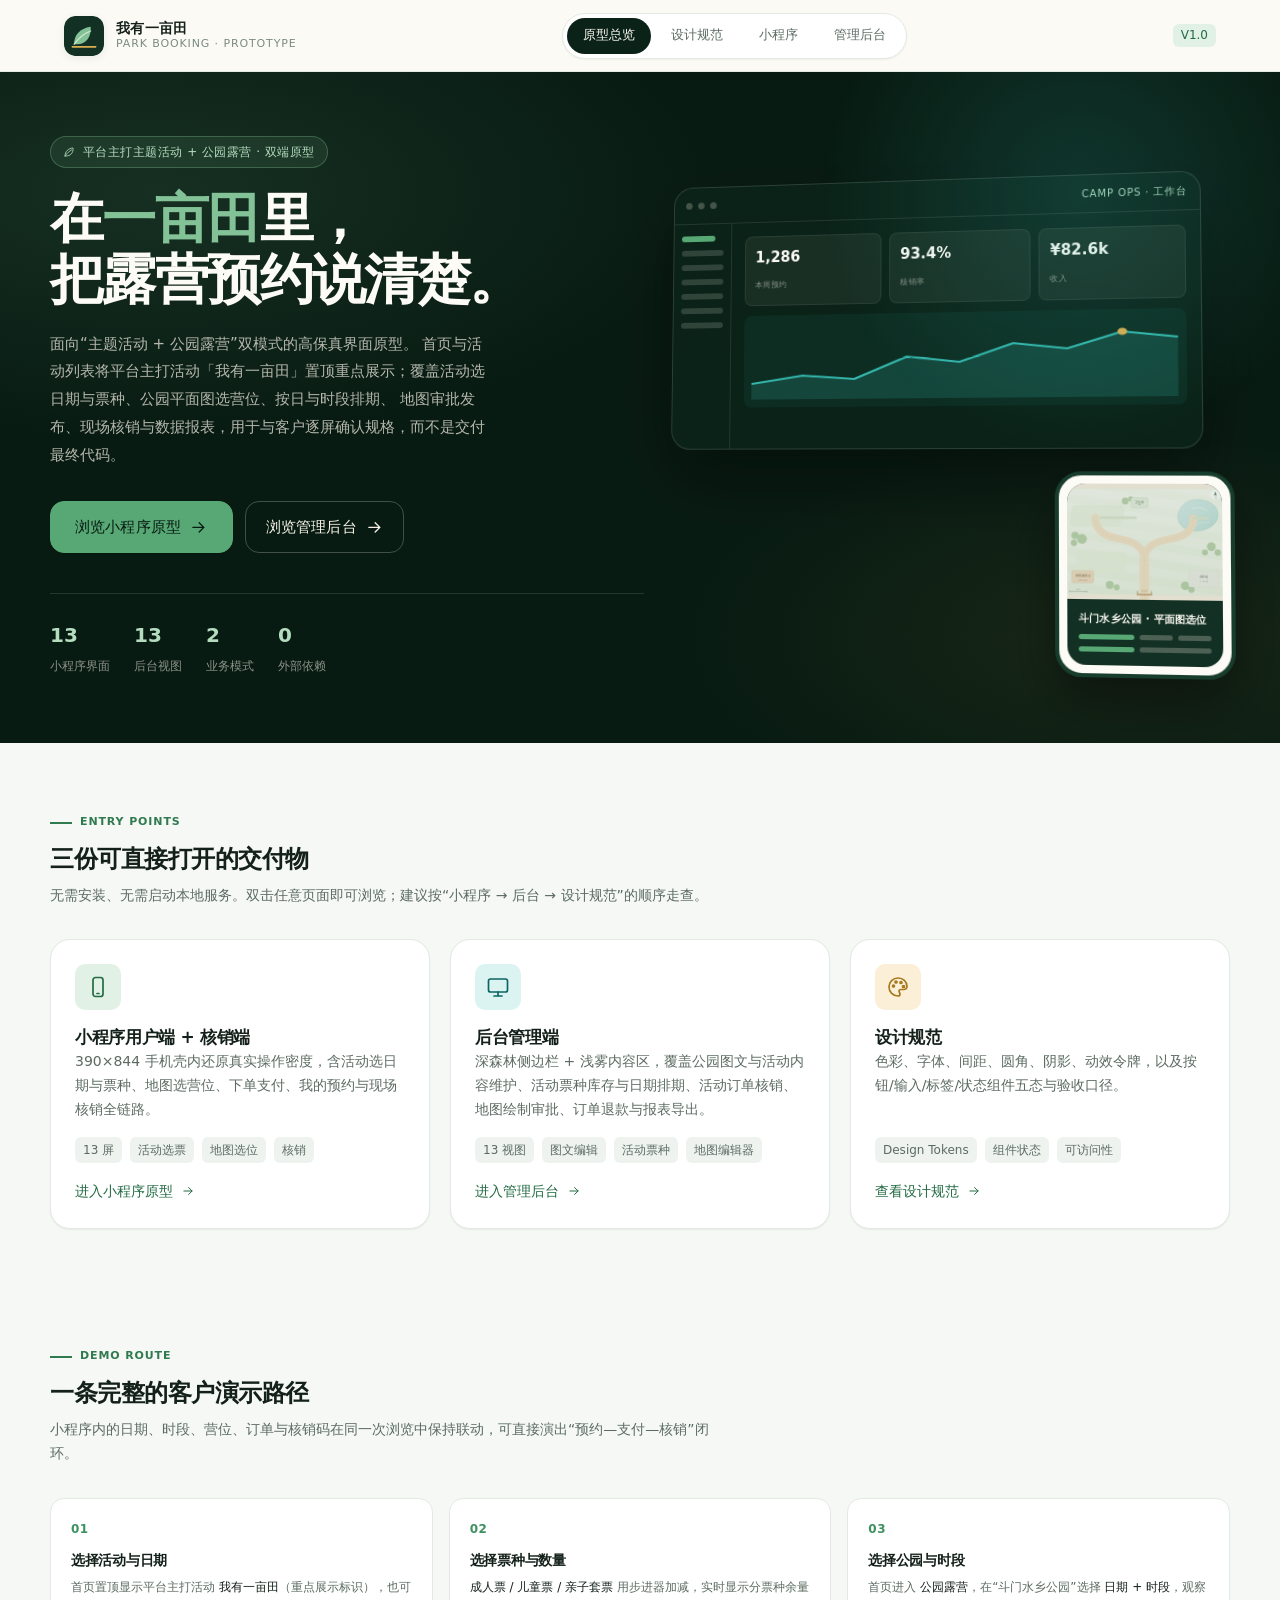
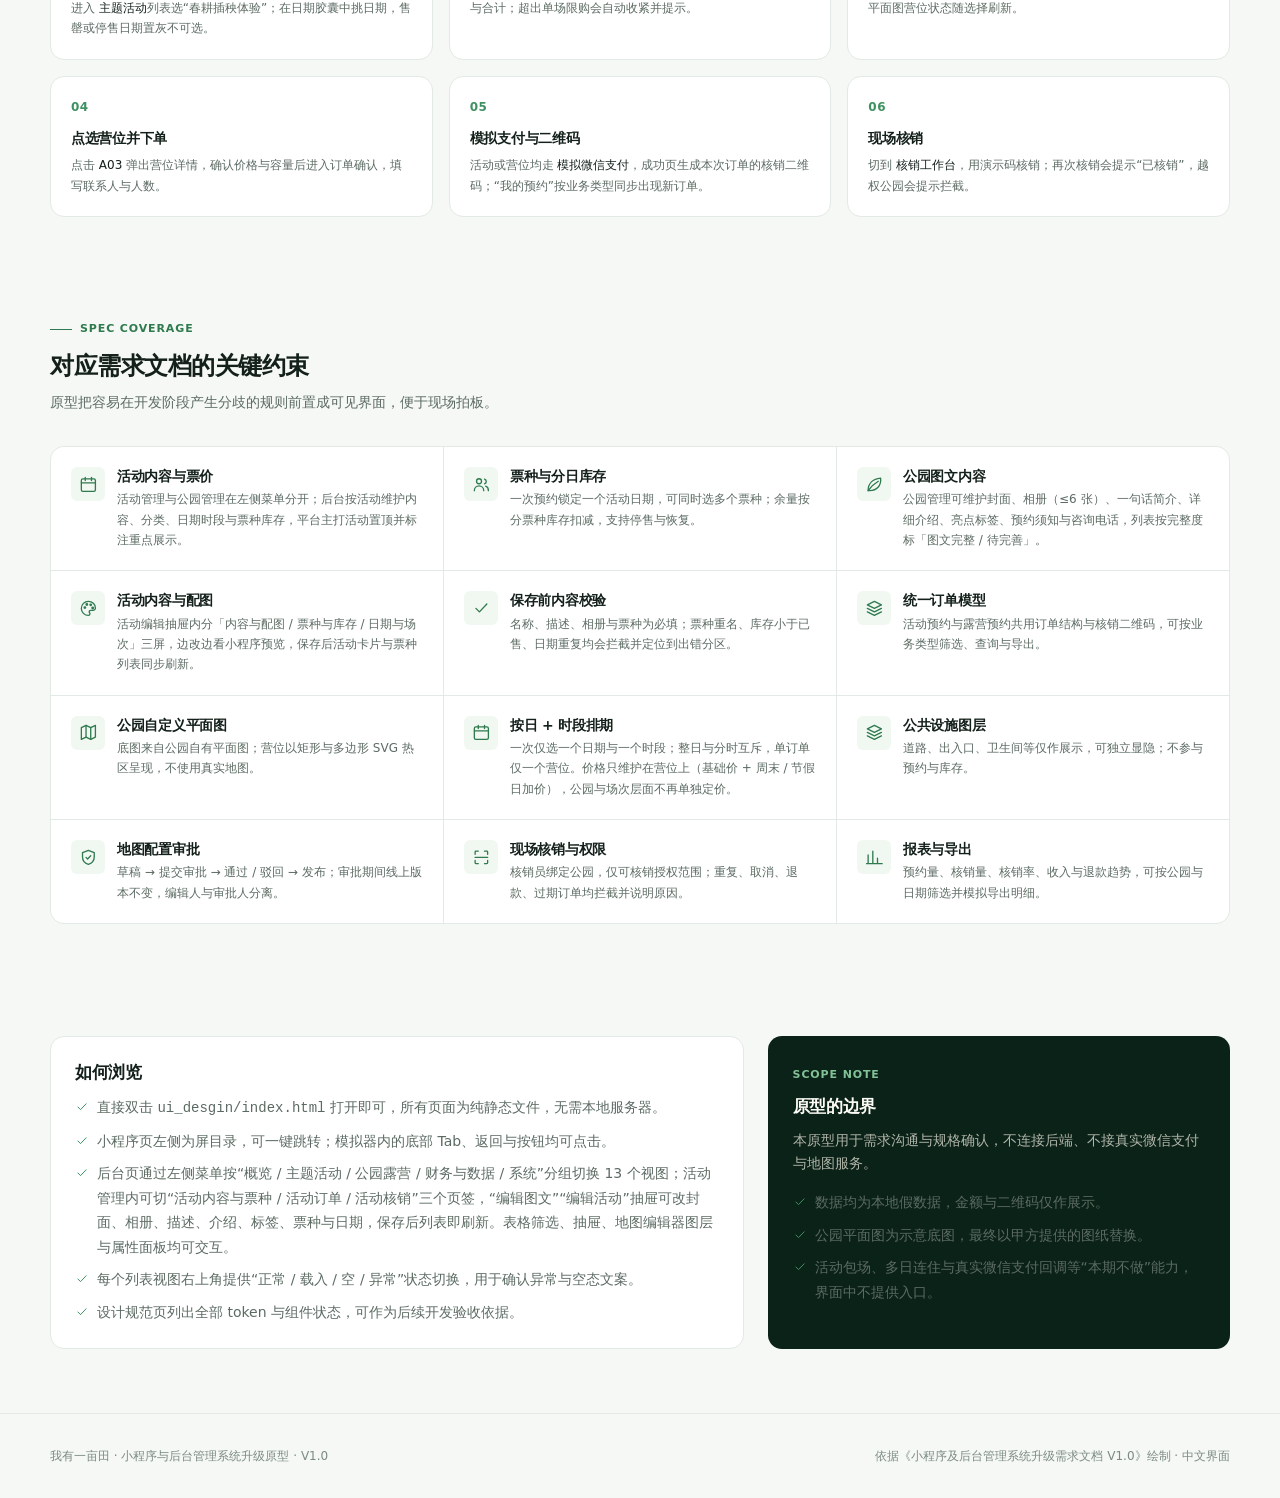
==== ui_desgin/index.html @ 6c62c293 "feat(ui): add Chinese clickable prototype for miniprogram and admin - 小程序：首页、公园露营、活动预约（选日期-选票种-支付）、订" ====
<!doctype html>
<html lang="zh-CN">
<head>
<meta charset="utf-8">
<meta name="viewport" content="width=device-width, initial-scale=1">
<title>我有一亩田 · 双端产品原型（V1.0）</title>
<meta name="description" content="我有一亩田小程序与后台管理系统的可点击 HTML 高保真原型，用于需求与规格确认。">
<link rel="icon" href="assets/img/logo-mark.svg">
<link rel="stylesheet" href="assets/css/tokens.css">
<link rel="stylesheet" href="assets/css/base.css">
<link rel="stylesheet" href="assets/css/overview.css">
</head>
<body>

<!-- 图标 sprite：同文档内联，双击打开亦可显示 -->
<svg width="0" height="0" aria-hidden="true" focusable="false" style="position:absolute">
  <symbol id="i-arrow-right" viewBox="0 0 24 24"><path d="M5 12h14M13 6l6 6-6 6"/></symbol>
  <symbol id="i-phone" viewBox="0 0 24 24"><rect x="7" y="2.5" width="10" height="19" rx="2.5"/><path d="M11 18.5h2"/></symbol>
  <symbol id="i-monitor" viewBox="0 0 24 24"><rect x="2.5" y="4" width="19" height="13" rx="2"/><path d="M8 21h8M12 17v4"/></symbol>
  <symbol id="i-palette" viewBox="0 0 24 24"><path d="M12 3a9 9 0 1 0 0 18c1.4 0 2-.9 2-2 0-1.4-1-1.7-1-2.8 0-1 .8-1.7 1.9-1.7H18a3 3 0 0 0 3-3c0-4.7-4-8.5-9-8.5z"/><circle cx="7.5" cy="11" r="1"/><circle cx="10" cy="7" r="1"/><circle cx="15" cy="7.5" r="1"/><circle cx="17.5" cy="11.5" r="1"/></symbol>
  <symbol id="i-map" viewBox="0 0 24 24"><path d="m3 6 6-3 6 3 6-3v15l-6 3-6-3-6 3z"/><path d="M9 3v15M15 6v15"/></symbol>
  <symbol id="i-calendar" viewBox="0 0 24 24"><rect x="3" y="5" width="18" height="16" rx="2"/><path d="M8 3v4M16 3v4M3 10h18"/></symbol>
  <symbol id="i-shield" viewBox="0 0 24 24"><path d="M12 3 4.5 6v5.5c0 4.6 3.2 8 7.5 9.5 4.3-1.5 7.5-4.9 7.5-9.5V6z"/><path d="m9 12 2 2 4-4"/></symbol>
  <symbol id="i-chart" viewBox="0 0 24 24"><path d="M4 20V9M10 20V4M16 20v-7M22 20H2"/></symbol>
  <symbol id="i-check" viewBox="0 0 24 24"><path d="m5 12 4.5 4.5L19 6.5"/></symbol>
  <symbol id="i-scan" viewBox="0 0 24 24"><path d="M4 8V5a1 1 0 0 1 1-1h3M16 4h3a1 1 0 0 1 1 1v3M20 16v3a1 1 0 0 1-1 1h-3M8 20H5a1 1 0 0 1-1-1v-3M4 12h16"/></symbol>
  <symbol id="i-layers" viewBox="0 0 24 24"><path d="m12 3 9 4.5-9 4.5L3 7.5z"/><path d="m3 12 9 4.5 9-4.5M3 16.5 12 21l9-4.5"/></symbol>
  <symbol id="i-users" viewBox="0 0 24 24"><circle cx="9" cy="8" r="3.2"/><path d="M3 20c0-3.3 2.7-6 6-6s6 2.7 6 6M16 5.2a3.2 3.2 0 0 1 0 6.1M17.5 14.3c2 .7 3.5 2.6 3.5 5.7"/></symbol>
  <symbol id="i-leaf" viewBox="0 0 24 24"><path d="M4 20c0-9 6-15 16-16 1 10-5 16-14 16z"/><path d="M4 20C8 14 12 11 17 8"/></symbol>
</svg>

<header class="site-nav">
  <a class="brand" href="index.html">
    <img class="brand__mark" src="assets/img/logo-mark.svg" alt="">
    <span class="brand__name">
      <strong>我有一亩田</strong>
      <span>PARK BOOKING · PROTOTYPE</span>
    </span>
  </a>
  <nav class="site-nav__links" aria-label="原型导航">
    <a class="site-nav__link is-active" href="index.html">原型总览</a>
    <a class="site-nav__link" href="design/index.html">设计规范</a>
    <a class="site-nav__link" href="miniprogram/index.html">小程序</a>
    <a class="site-nav__link" href="admin/index.html">管理后台</a>
  </nav>
  <div class="site-nav__meta">
    <span class="badge badge--leaf">V1.0</span>
    <span class="u-hide u-sm-hide">需求确认稿</span>
  </div>
</header>

<main>
  <!-- Hero -->
  <section class="hero">
    <div class="wrap hero__inner">
      <div>
        <span class="hero__label">
          <svg class="icon icon--sm" aria-hidden="true"><use href="#i-leaf"/></svg>
          平台主打主题活动 + 公园露营 · 双端原型
        </span>
        <h1>在<em>一亩田</em>里，<br>把露营预约说清楚。</h1>
        <p class="hero__desc">
          面向“主题活动 + 公园露营”双模式的高保真界面原型。
          首页与活动列表将平台主打活动「我有一亩田」置顶重点展示；覆盖活动选日期与票种、公园平面图选营位、按日与时段排期、
          地图审批发布、现场核销与数据报表，用于与客户逐屏确认规格，而不是交付最终代码。
        </p>
        <div class="hero__actions">
          <a class="btn btn--primary btn--lg" href="miniprogram/index.html">
            浏览小程序原型
            <svg class="icon" aria-hidden="true"><use href="#i-arrow-right"/></svg>
          </a>
          <a class="btn btn--ghost btn--lg" href="admin/index.html">
            浏览管理后台
            <svg class="icon" aria-hidden="true"><use href="#i-arrow-right"/></svg>
          </a>
        </div>
        <div class="hero__facts">
          <div class="hero__fact"><strong>13</strong><span>小程序界面</span></div>
          <div class="hero__fact"><strong>13</strong><span>后台视图</span></div>
          <div class="hero__fact"><strong>2</strong><span>业务模式</span></div>
          <div class="hero__fact"><strong>0</strong><span>外部依赖</span></div>
        </div>
      </div>

      <div class="hero-visual" aria-hidden="true">
        <div class="hero-card hero-card--admin">
          <div class="hero-admin__bar">
            <span class="hero-admin__dot"></span><span class="hero-admin__dot"></span><span class="hero-admin__dot"></span>
            <span class="hero-admin__title">CAMP OPS · 工作台</span>
          </div>
          <div class="hero-admin__body">
            <div class="hero-admin__side">
              <i></i><i></i><i></i><i></i><i></i><i></i><i></i>
            </div>
            <div class="hero-admin__main">
              <div class="hero-kpis">
                <div class="hero-kpi"><b>1,286</b><span>本周预约</span></div>
                <div class="hero-kpi"><b>93.4%</b><span>核销率</span></div>
                <div class="hero-kpi"><b>¥82.6k</b><span>收入</span></div>
              </div>
              <div class="hero-chart">
                <svg viewBox="0 0 320 78" width="100%" height="100%" preserveAspectRatio="none">
                  <path d="M0 62 L40 54 L80 58 L120 36 L160 42 L200 24 L240 30 L280 14 L320 20 L320 78 L0 78 Z" fill="rgba(53,183,172,0.18)"/>
                  <path d="M0 62 L40 54 L80 58 L120 36 L160 42 L200 24 L240 30 L280 14 L320 20" fill="none" stroke="#35B7AC" stroke-width="2"/>
                  <circle cx="280" cy="14" r="3.5" fill="#DCAE4F"/>
                </svg>
              </div>
            </div>
          </div>
        </div>

        <div class="hero-phone">
          <div class="hero-phone__screen">
            <img class="hero-phone__img" src="assets/img/park-map-1.svg" alt="">
            <div class="hero-phone__pad">
              <span class="hero-phone__title">斗门水乡公园 · 平面图选位</span>
              <div class="hero-phone__lines"><i></i><i></i><i></i></div>
              <div class="hero-phone__lines"><i></i><i></i></div>
            </div>
          </div>
        </div>
      </div>
    </div>
  </section>

  <!-- 入口 -->
  <section class="section">
    <div class="wrap">
      <div class="section-head">
        <span class="section-head__label">ENTRY POINTS</span>
        <h2>三份可直接打开的交付物</h2>
        <p>无需安装、无需启动本地服务。双击任意页面即可浏览；建议按“小程序 → 后台 → 设计规范”的顺序走查。</p>
      </div>

      <div class="entry-grid">
        <a class="entry-card" href="miniprogram/index.html">
          <span class="entry-card__icon"><svg class="icon icon--lg" aria-hidden="true"><use href="#i-phone"/></svg></span>
          <div>
            <h3>小程序用户端 + 核销端</h3>
            <p>390×844 手机壳内还原真实操作密度，含活动选日期与票种、地图选营位、下单支付、我的预约与现场核销全链路。</p>
          </div>
          <div class="entry-card__list">
            <span>13 屏</span><span>活动选票</span><span>地图选位</span><span>核销</span>
          </div>
          <span class="entry-card__go">进入小程序原型 <svg class="icon icon--sm" aria-hidden="true"><use href="#i-arrow-right"/></svg></span>
        </a>

        <a class="entry-card entry-card--admin" href="admin/index.html">
          <span class="entry-card__icon"><svg class="icon icon--lg" aria-hidden="true"><use href="#i-monitor"/></svg></span>
          <div>
            <h3>后台管理端</h3>
            <p>深森林侧边栏 + 浅雾内容区，覆盖公园图文与活动内容维护、活动票种库存与日期排期、活动订单核销、地图绘制审批、订单退款与报表导出。</p>
          </div>
          <div class="entry-card__list">
            <span>13 视图</span><span>图文编辑</span><span>活动票种</span><span>地图编辑器</span>
          </div>
          <span class="entry-card__go">进入管理后台 <svg class="icon icon--sm" aria-hidden="true"><use href="#i-arrow-right"/></svg></span>
        </a>

        <a class="entry-card entry-card--design" href="design/index.html">
          <span class="entry-card__icon"><svg class="icon icon--lg" aria-hidden="true"><use href="#i-palette"/></svg></span>
          <div>
            <h3>设计规范</h3>
            <p>色彩、字体、间距、圆角、阴影、动效令牌，以及按钮/输入/标签/状态组件五态与验收口径。</p>
          </div>
          <div class="entry-card__list">
            <span>Design Tokens</span><span>组件状态</span><span>可访问性</span>
          </div>
          <span class="entry-card__go">查看设计规范 <svg class="icon icon--sm" aria-hidden="true"><use href="#i-arrow-right"/></svg></span>
        </a>
      </div>
    </div>
  </section>

  <!-- 演示路径 -->
  <section class="section section--tight">
    <div class="wrap">
      <div class="section-head">
        <span class="section-head__label">DEMO ROUTE</span>
        <h2>一条完整的客户演示路径</h2>
        <p>小程序内的日期、时段、营位、订单与核销码在同一次浏览中保持联动，可直接演出“预约—支付—核销”闭环。</p>
      </div>

      <div class="path-grid">
        <article class="path-card">
          <h4>选择活动与日期</h4>
          <p>首页置顶显示平台主打活动 <b>我有一亩田</b>（重点展示标识），也可进入 <b>主题活动</b>列表选“春耕插秧体验”；在日期胶囊中挑日期，售罄或停售日期置灰不可选。</p>
        </article>
        <article class="path-card">
          <h4>选择票种与数量</h4>
          <p><b>成人票 / 儿童票 / 亲子套票</b> 用步进器加减，实时显示分票种余量与合计；超出单场限购会自动收紧并提示。</p>
        </article>
        <article class="path-card">
          <h4>选择公园与时段</h4>
          <p>首页进入 <b>公园露营</b>，在“斗门水乡公园”选择 <b>日期 + 时段</b>，观察平面图营位状态随选择刷新。</p>
        </article>
        <article class="path-card">
          <h4>点选营位并下单</h4>
          <p>点击 <b>A03</b> 弹出营位详情，确认价格与容量后进入订单确认，填写联系人与人数。</p>
        </article>
        <article class="path-card">
          <h4>模拟支付与二维码</h4>
          <p>活动或营位均走 <b>模拟微信支付</b>，成功页生成本次订单的核销二维码；“我的预约”按业务类型同步出现新订单。</p>
        </article>
        <article class="path-card">
          <h4>现场核销</h4>
          <p>切到 <b>核销工作台</b>，用演示码核销；再次核销会提示“已核销”，越权公园会提示拦截。</p>
        </article>
      </div>
    </div>
  </section>

  <!-- 能力矩阵 -->
  <section class="section section--tight">
    <div class="wrap">
      <div class="section-head">
        <span class="section-head__label">SPEC COVERAGE</span>
        <h2>对应需求文档的关键约束</h2>
        <p>原型把容易在开发阶段产生分歧的规则前置成可见界面，便于现场拍板。</p>
      </div>

      <div class="cap-grid">
        <article class="cap-item">
          <span class="cap-item__icon"><svg class="icon" aria-hidden="true"><use href="#i-calendar"/></svg></span>
          <div>
            <h4>活动内容与票价</h4>
            <p>活动管理与公园管理在左侧菜单分开；后台按活动维护内容、分类、日期时段与票种库存，平台主打活动置顶并标注重点展示。</p>
          </div>
        </article>
        <article class="cap-item">
          <span class="cap-item__icon"><svg class="icon" aria-hidden="true"><use href="#i-users"/></svg></span>
          <div>
            <h4>票种与分日库存</h4>
            <p>一次预约锁定一个活动日期，可同时选多个票种；余量按分票种库存扣减，支持停售与恢复。</p>
          </div>
        </article>
        <article class="cap-item">
          <span class="cap-item__icon"><svg class="icon" aria-hidden="true"><use href="#i-leaf"/></svg></span>
          <div>
            <h4>公园图文内容</h4>
            <p>公园管理可维护封面、相册（≤6 张）、一句话简介、详细介绍、亮点标签、预约须知与咨询电话，列表按完整度标「图文完整 / 待完善」。</p>
          </div>
        </article>
        <article class="cap-item">
          <span class="cap-item__icon"><svg class="icon" aria-hidden="true"><use href="#i-palette"/></svg></span>
          <div>
            <h4>活动内容与配图</h4>
            <p>活动编辑抽屉内分「内容与配图 / 票种与库存 / 日期与场次」三屏，边改边看小程序预览，保存后活动卡片与票种列表同步刷新。</p>
          </div>
        </article>
        <article class="cap-item">
          <span class="cap-item__icon"><svg class="icon" aria-hidden="true"><use href="#i-check"/></svg></span>
          <div>
            <h4>保存前内容校验</h4>
            <p>名称、描述、相册与票种为必填；票种重名、库存小于已售、日期重复均会拦截并定位到出错分区。</p>
          </div>
        </article>
        <article class="cap-item">
          <span class="cap-item__icon"><svg class="icon" aria-hidden="true"><use href="#i-layers"/></svg></span>
          <div>
            <h4>统一订单模型</h4>
            <p>活动预约与露营预约共用订单结构与核销二维码，可按业务类型筛选、查询与导出。</p>
          </div>
        </article>
        <article class="cap-item">
          <span class="cap-item__icon"><svg class="icon" aria-hidden="true"><use href="#i-map"/></svg></span>
          <div>
            <h4>公园自定义平面图</h4>
            <p>底图来自公园自有平面图；营位以矩形与多边形 SVG 热区呈现，不使用真实地图。</p>
          </div>
        </article>
        <article class="cap-item">
          <span class="cap-item__icon"><svg class="icon" aria-hidden="true"><use href="#i-calendar"/></svg></span>
          <div>
            <h4>按日 + 时段排期</h4>
            <p>一次仅选一个日期与一个时段；整日与分时互斥，单订单仅一个营位。价格只维护在营位上（基础价 + 周末 / 节假日加价），公园与场次层面不再单独定价。</p>
          </div>
        </article>
        <article class="cap-item">
          <span class="cap-item__icon"><svg class="icon" aria-hidden="true"><use href="#i-layers"/></svg></span>
          <div>
            <h4>公共设施图层</h4>
            <p>道路、出入口、卫生间等仅作展示，可独立显隐；不参与预约与库存。</p>
          </div>
        </article>
        <article class="cap-item">
          <span class="cap-item__icon"><svg class="icon" aria-hidden="true"><use href="#i-shield"/></svg></span>
          <div>
            <h4>地图配置审批</h4>
            <p>草稿 → 提交审批 → 通过 / 驳回 → 发布；审批期间线上版本不变，编辑人与审批人分离。</p>
          </div>
        </article>
        <article class="cap-item">
          <span class="cap-item__icon"><svg class="icon" aria-hidden="true"><use href="#i-scan"/></svg></span>
          <div>
            <h4>现场核销与权限</h4>
            <p>核销员绑定公园，仅可核销授权范围；重复、取消、退款、过期订单均拦截并说明原因。</p>
          </div>
        </article>
        <article class="cap-item">
          <span class="cap-item__icon"><svg class="icon" aria-hidden="true"><use href="#i-chart"/></svg></span>
          <div>
            <h4>报表与导出</h4>
            <p>预约量、核销量、核销率、收入与退款趋势，可按公园与日期筛选并模拟导出明细。</p>
          </div>
        </article>
      </div>
    </div>
  </section>

  <!-- 说明 -->
  <section class="section">
    <div class="wrap">
      <div class="notes-grid">
        <article class="note-panel">
          <h3>如何浏览</h3>
          <ul class="note-list">
            <li><svg class="icon icon--sm" aria-hidden="true"><use href="#i-check"/></svg><span>直接双击 <code>ui_desgin/index.html</code> 打开即可，所有页面为纯静态文件，无需本地服务器。</span></li>
            <li><svg class="icon icon--sm" aria-hidden="true"><use href="#i-check"/></svg><span>小程序页左侧为屏目录，可一键跳转；模拟器内的底部 Tab、返回与按钮均可点击。</span></li>
            <li><svg class="icon icon--sm" aria-hidden="true"><use href="#i-check"/></svg><span>后台页通过左侧菜单按“概览 / 主题活动 / 公园露营 / 财务与数据 / 系统”分组切换 13 个视图；活动管理内可切“活动内容与票种 / 活动订单 / 活动核销”三个页签，“编辑图文”“编辑活动”抽屉可改封面、相册、描述、介绍、标签、票种与日期，保存后列表即刷新。表格筛选、抽屉、地图编辑器图层与属性面板均可交互。</span></li>
            <li><svg class="icon icon--sm" aria-hidden="true"><use href="#i-check"/></svg><span>每个列表视图右上角提供“正常 / 载入 / 空 / 异常”状态切换，用于确认异常与空态文案。</span></li>
            <li><svg class="icon icon--sm" aria-hidden="true"><use href="#i-check"/></svg><span>设计规范页列出全部 token 与组件状态，可作为后续开发验收依据。</span></li>
          </ul>
        </article>

        <article class="note-panel note-panel--dark">
          <span class="u-label">SCOPE NOTE</span>
          <h3 class="u-mt-2">原型的边界</h3>
          <p class="u-sm" style="color:rgba(248,243,231,0.7)">
            本原型用于需求沟通与规格确认，不连接后端、不接真实微信支付与地图服务。
          </p>
          <ul class="note-list u-mt-4">
            <li><svg class="icon icon--sm" aria-hidden="true"><use href="#i-check"/></svg><span>数据均为本地假数据，金额与二维码仅作展示。</span></li>
            <li><svg class="icon icon--sm" aria-hidden="true"><use href="#i-check"/></svg><span>公园平面图为示意底图，最终以甲方提供的图纸替换。</span></li>
            <li><svg class="icon icon--sm" aria-hidden="true"><use href="#i-check"/></svg><span>活动包场、多日连住与真实微信支付回调等“本期不做”能力，界面中不提供入口。</span></li>
          </ul>
        </article>
      </div>
    </div>
  </section>
</main>

<footer class="site-foot">
  <div class="wrap site-foot__inner">
    <span>我有一亩田 · 小程序与后台管理系统升级原型 · V1.0</span>
    <span>依据《小程序及后台管理系统升级需求文档 V1.0》绘制 · 中文界面</span>
  </div>
</footer>

<script src="assets/js/common.js"></script>
</body>
</html>
---- ui_desgin/assets/css/tokens.css ----
/* ==========================================================================
   我有一亩田 · 设计令牌（唯一颜色/字体/间距/圆角/阴影/动效来源）
   页面与组件样式禁止硬编码 hex、字体栈、圆角与动效时长。
   ========================================================================== */

:root {
  /* ---------- 森林绿：品牌主色 / 后台侧边栏 ---------- */
  --forest-950: #081B12;
  --forest-900: #0B2218;
  --forest-850: #0F2A1D;
  --forest-800: #123023;
  --forest-700: #173D2C;
  --forest-600: #1E4E37;
  --forest-500: #276544;

  /* ---------- 叶绿：可交互 / 成功 / 数据强调 ---------- */
  --leaf-700: #236B44;
  --leaf-600: #2F7A4E;
  --leaf-500: #3E9160;
  --leaf-400: #57A874;
  --leaf-300: #82C296;
  --leaf-200: #B4DCBF;
  --leaf-100: #E2F1E5;
  --leaf-50: #F1F8F2;

  /* ---------- 奶油白：小程序底色 / 温暖纸感 ---------- */
  --cream-50: #FDFBF5;
  --cream-100: #F8F3E7;
  --cream-200: #EFE6D4;
  --cream-300: #E3D6BE;

  /* ---------- 麦穗金：剩余少量 / 待处理 / 提示 ---------- */
  --wheat-700: #7A5610;
  --wheat-600: #A8781F;
  --wheat-500: #C9922E;
  --wheat-400: #DCAE4F;
  --wheat-300: #EBCB8A;
  --wheat-100: #FBF0D7;
  --wheat-50: #FDF8EC;

  /* ---------- 科技青：次级强调 / 数据 / 信息 ---------- */
  --cyan-700: #0B6663;
  --cyan-600: #0F7E78;
  --cyan-500: #149C93;
  --cyan-400: #35B7AC;
  --cyan-300: #7DD3CB;
  --cyan-100: #DCF4F1;
  --cyan-50: #EFFAF8;

  /* ---------- 陶土红：错误 / 维护 / 临时关闭 ---------- */
  --rust-700: #92341F;
  --rust-600: #B4462F;
  --rust-500: #C8543A;
  --rust-300: #E4A493;
  --rust-100: #FBE9E4;
  --rust-50: #FDF4F1;

  /* ---------- 中性：墨色文本与雾面分隔 ---------- */
  --ink-900: #14201A;
  --ink-800: #22302A;
  --ink-700: #33443A;
  --ink-600: #47594E;
  --ink-500: #5C6B62;
  --ink-400: #7C8B82;
  --ink-300: #A7B3AB;
  --ink-200: #C9D2CB;
  --ink-100: #E3E9E4;
  --ink-50: #EFF3F0;

  --mist-50: #F5F8F5;
  --mist-100: #EEF3EF;
  --mist-200: #E2EAE4;
  --white: #FFFFFF;

  /* ---------- 语义色（组件只使用这一层） ---------- */
  --bg-app: var(--mist-50);
  --bg-surface: var(--white);
  --bg-surface-alt: var(--mist-100);
  --bg-inverse: var(--forest-900);
  --bg-brand-soft: var(--leaf-50);
  --text-strong: var(--ink-900);
  --text-body: var(--ink-700);
  --text-muted: var(--ink-500);
  --text-faint: var(--ink-400);
  --text-on-brand: var(--leaf-50);
  --text-inverse: var(--cream-50);
  --line: var(--ink-100);
  --line-strong: var(--ink-200);
  --line-brand: var(--leaf-200);
  --accent: var(--leaf-600);
  --accent-strong: var(--leaf-700);
  --accent-soft: var(--leaf-100);
  --accent-tech: var(--cyan-600);
  --accent-warm: var(--wheat-500);
  --danger: var(--rust-600);
  --danger-soft: var(--rust-100);
  --warning: var(--wheat-700);
  --warning-soft: var(--wheat-100);
  --success: var(--leaf-600);
  --success-soft: var(--leaf-100);
  --info: var(--cyan-600);
  --info-soft: var(--cyan-100);

  /* ---------- 字体 ---------- */
  --font-sans: "PingFang SC", "HarmonyOS Sans SC", "Microsoft YaHei New", "Microsoft YaHei",
    "Noto Sans SC", "Source Han Sans SC", system-ui, -apple-system, "Segoe UI", sans-serif;
  --font-num: "SF Mono", "JetBrains Mono", "Cascadia Mono", Consolas, "PingFang SC",
    "Microsoft YaHei", monospace;

  --fs-display: 40px;
  --lh-display: 1.16;
  --fs-h1: 30px;
  --lh-h1: 1.24;
  --fs-h2: 24px;
  --lh-h2: 1.3;
  --fs-h3: 20px;
  --lh-h3: 1.36;
  --fs-h4: 17px;
  --lh-h4: 1.45;
  --fs-body: 15px;
  --lh-body: 1.72;
  --fs-sm: 14px;
  --lh-sm: 1.62;
  --fs-xs: 13px;
  --lh-xs: 1.55;
  --fs-caption: 12px;
  --lh-caption: 1.5;
  --fs-micro: 11px;
  --lh-micro: 1.4;

  --fw-regular: 400;
  --fw-medium: 500;
  --fw-semibold: 600;
  --fw-bold: 700;

  --ls-tight: -0.02em;
  --ls-normal: 0;
  --ls-wide: 0.04em;
  --ls-label: 0.08em;

  /* ---------- 间距（4 的倍数） ---------- */
  --sp-1: 4px;
  --sp-2: 8px;
  --sp-3: 12px;
  --sp-4: 16px;
  --sp-5: 20px;
  --sp-6: 24px;
  --sp-7: 28px;
  --sp-8: 32px;
  --sp-10: 40px;
  --sp-12: 48px;
  --sp-16: 64px;
  --sp-20: 80px;

  /* ---------- 圆角 ---------- */
  --r-xs: 6px;
  --r-sm: 10px;
  --r-md: 14px;
  --r-lg: 20px;
  --r-xl: 28px;
  --r-2xl: 36px;
  --r-pill: 999px;

  /* ---------- 阴影（偏绿、克制） ---------- */
  --shadow-xs: 0 1px 2px rgba(11, 34, 24, 0.06);
  --shadow-sm: 0 2px 8px rgba(11, 34, 24, 0.07);
  --shadow-md: 0 8px 24px rgba(11, 34, 24, 0.09);
  --shadow-lg: 0 18px 48px rgba(11, 34, 24, 0.14);
  --shadow-inset: inset 0 1px 0 rgba(255, 255, 255, 0.6);
  --shadow-focus: 0 0 0 3px rgba(62, 145, 96, 0.28);
  --shadow-tech: 0 0 0 1px rgba(53, 183, 172, 0.22), 0 6px 20px rgba(15, 126, 120, 0.12);

  /* ---------- 动效 ---------- */
  --dur-fast: 140ms;
  --dur-base: 200ms;
  --dur-slow: 320ms;
  --dur-slower: 480ms;
  --ease-standard: cubic-bezier(0.2, 0.8, 0.25, 1);
  --ease-out: cubic-bezier(0.16, 1, 0.3, 1);
  --ease-in-out: cubic-bezier(0.65, 0, 0.35, 1);
  --ease-smooth: cubic-bezier(0.22, 1, 0.36, 1);

  /* ---------- 布局 ---------- */
  --shell-w: 390px;
  --shell-h: 844px;
  --statusbar-h: 44px;
  --tabbar-h: 64px;
  --sidebar-w: 248px;
  --topbar-h: 64px;
  --content-max: 1440px;
  --tap-min: 44px;
  --border-w: 1px;
  --grain: radial-gradient(rgba(11, 34, 24, 0.035) 1px, transparent 1px);

  /* ---------- 层级 ---------- */
  --z-base: 0;
  --z-map: 10;
  --z-sticky: 20;
  --z-tabbar: 40;
  --z-sheet: 60;
  --z-drawer: 80;
  --z-toast: 100;
}

/* 深浅色不做切换；后台深色侧栏由组件变量覆盖 */
.theme-inverse {
  --bg-surface: var(--forest-800);
  --bg-surface-alt: var(--forest-700);
  --text-strong: var(--cream-50);
  --text-body: rgba(248, 243, 231, 0.82);
  --text-muted: rgba(248, 243, 231, 0.62);
  --line: rgba(248, 243, 231, 0.12);
  --line-strong: rgba(248, 243, 231, 0.2);
  --accent: var(--leaf-300);
  --accent-soft: rgba(130, 194, 150, 0.16);
}
---- ui_desgin/assets/css/base.css ----
/* ==========================================================================
   base.css · reset + 排版 + 通用组件
   依赖 tokens.css，页面级样式放在 overview / miniprogram / admin.css
   ========================================================================== */

*,
*::before,
*::after {
  box-sizing: border-box;
}

html {
  -webkit-text-size-adjust: 100%;
  scroll-behavior: smooth;
}

body {
  margin: 0;
  font-family: var(--font-sans);
  font-size: var(--fs-body);
  line-height: var(--lh-body);
  color: var(--text-body);
  background: var(--bg-app);
  -webkit-font-smoothing: antialiased;
  text-rendering: optimizeLegibility;
}

h1, h2, h3, h4, h5, h6, p, figure, blockquote, dl, dd {
  margin: 0;
}

h1, h2, h3, h4, h5, h6 {
  color: var(--text-strong);
  font-weight: var(--fw-semibold);
  letter-spacing: var(--ls-tight);
  line-height: 1.3;
}

ul, ol {
  margin: 0;
  padding: 0;
  list-style: none;
}

a {
  color: var(--accent-strong);
  text-decoration: none;
  transition: color var(--dur-fast) var(--ease-standard);
}

a:hover {
  color: var(--leaf-500);
}

button,
input,
select,
textarea {
  font: inherit;
  color: inherit;
}

button {
  cursor: pointer;
  border: 0;
  background: none;
  padding: 0;
}

img,
svg {
  display: block;
  max-width: 100%;
}

table {
  border-collapse: collapse;
  width: 100%;
}

:focus-visible {
  outline: 2px solid var(--accent);
  outline-offset: 2px;
  border-radius: var(--r-xs);
}

::selection {
  background: var(--leaf-200);
  color: var(--forest-900);
}

/* ---------- 图标 ---------- */
.icon {
  width: 1.25em;
  height: 1.25em;
  flex: none;
  fill: none;
  stroke: currentColor;
  stroke-width: 1.7;
  stroke-linecap: round;
  stroke-linejoin: round;
}

.icon--sm { width: 1em; height: 1em; }
.icon--lg { width: 1.6em; height: 1.6em; }
.icon--xl { width: 2.2em; height: 2.2em; }

/* ---------- 排版工具 ---------- */
.u-display { font-size: var(--fs-display); line-height: var(--lh-display); letter-spacing: var(--ls-tight); }
.u-h1 { font-size: var(--fs-h1); line-height: var(--lh-h1); }
.u-h2 { font-size: var(--fs-h2); line-height: var(--lh-h2); }
.u-h3 { font-size: var(--fs-h3); line-height: var(--lh-h3); }
.u-h4 { font-size: var(--fs-h4); line-height: var(--lh-h4); }
.u-body { font-size: var(--fs-body); line-height: var(--lh-body); }
.u-sm { font-size: var(--fs-sm); line-height: var(--lh-sm); }
.u-xs { font-size: var(--fs-xs); line-height: var(--lh-xs); }
.u-caption { font-size: var(--fs-caption); line-height: var(--lh-caption); }
.u-micro { font-size: var(--fs-micro); line-height: var(--lh-micro); }
.u-muted { color: var(--text-muted); }
.u-faint { color: var(--text-faint); }
.u-strong { color: var(--text-strong); font-weight: var(--fw-semibold); }
.u-accent { color: var(--accent); }
.u-tech { color: var(--accent-tech); }
.u-warm { color: var(--wheat-700); }
.u-danger { color: var(--danger); }
.u-num { font-variant-numeric: tabular-nums; font-feature-settings: "tnum" 1; }
.u-mono { font-family: var(--font-num); font-variant-numeric: tabular-nums; }
.u-nowrap { white-space: nowrap; }
.u-label {
  font-size: var(--fs-micro);
  letter-spacing: var(--ls-label);
  text-transform: uppercase;
  color: var(--text-faint);
  font-weight: var(--fw-semibold);
}

/* ---------- 布局工具 ---------- */
.u-row { display: flex; align-items: center; gap: var(--sp-3); }
.u-row--between { justify-content: space-between; }
.u-row--wrap { flex-wrap: wrap; }
.u-col { display: flex; flex-direction: column; gap: var(--sp-3); }
.u-center { display: flex; align-items: center; justify-content: center; }
.u-grow { flex: 1 1 auto; min-width: 0; }
.u-hide { display: none !important; }
.u-divider { height: 1px; background: var(--line); border: 0; margin: var(--sp-4) 0; }
.u-mt-2 { margin-top: var(--sp-2); }
.u-mt-3 { margin-top: var(--sp-3); }
.u-mt-4 { margin-top: var(--sp-4); }
.u-mt-5 { margin-top: var(--sp-5); }
.u-mt-6 { margin-top: var(--sp-6); }
.u-mt-8 { margin-top: var(--sp-8); }
.sr-only {
  position: absolute;
  width: 1px;
  height: 1px;
  padding: 0;
  margin: -1px;
  overflow: hidden;
  clip: rect(0, 0, 0, 0);
  white-space: nowrap;
  border: 0;
}

/* ---------- 按钮 ---------- */
.btn {
  --btn-bg: transparent;
  --btn-fg: var(--text-strong);
  --btn-bd: transparent;
  position: relative;
  display: inline-flex;
  align-items: center;
  justify-content: center;
  gap: var(--sp-2);
  min-height: var(--tap-min);
  padding: 0 var(--sp-4);
  border-radius: var(--r-sm);
  border: var(--border-w) solid var(--btn-bd);
  background: var(--btn-bg);
  color: var(--btn-fg);
  font-size: var(--fs-sm);
  font-weight: var(--fw-medium);
  letter-spacing: 0.01em;
  line-height: 1;
  white-space: nowrap;
  transition: background var(--dur-fast) var(--ease-standard),
    color var(--dur-fast) var(--ease-standard),
    border-color var(--dur-fast) var(--ease-standard),
    box-shadow var(--dur-fast) var(--ease-standard),
    transform var(--dur-fast) var(--ease-standard);
}

.btn:active:not(:disabled):not(.is-loading) {
  transform: translateY(1px);
}

.btn:disabled,
.btn[aria-disabled="true"] {
  cursor: not-allowed;
  opacity: 0.5;
  filter: saturate(0.6);
}

.btn--primary {
  --btn-bg: var(--leaf-600);
  --btn-fg: var(--cream-50);
  --btn-bd: var(--leaf-600);
  box-shadow: var(--shadow-xs);
}

.btn--primary:hover:not(:disabled) {
  background: var(--leaf-700);
  border-color: var(--leaf-700);
  box-shadow: var(--shadow-sm);
}

.btn--secondary {
  --btn-bg: var(--bg-surface);
  --btn-fg: var(--text-strong);
  --btn-bd: var(--line-strong);
}

.btn--secondary:hover:not(:disabled) {
  background: var(--bg-surface-alt);
  border-color: var(--line-brand);
}

.btn--soft {
  --btn-bg: var(--accent-soft);
  --btn-fg: var(--accent-strong);
  --btn-bd: transparent;
}

.btn--soft:hover:not(:disabled) {
  background: var(--leaf-200);
}

.btn--ghost {
  --btn-bg: transparent;
  --btn-fg: var(--text-muted);
  min-height: 36px;
  padding: 0 var(--sp-2);
}

.btn--ghost:hover:not(:disabled) {
  background: var(--bg-surface-alt);
  color: var(--text-strong);
}

.btn--danger {
  --btn-bg: var(--danger-soft);
  --btn-fg: var(--rust-700);
  --btn-bd: transparent;
}

.btn--danger:hover:not(:disabled) {
  background: var(--rust-300);
}

.btn--tech {
  --btn-bg: var(--info-soft);
  --btn-fg: var(--cyan-700);
  --btn-bd: transparent;
}

.btn--tech:hover:not(:disabled) {
  background: var(--cyan-300);
}

.btn--sm { min-height: 34px; padding: 0 var(--sp-3); font-size: var(--fs-xs); border-radius: var(--r-xs); }
.btn--lg { min-height: 52px; padding: 0 var(--sp-6); font-size: var(--fs-body); border-radius: var(--r-md); }
.btn--block { display: flex; width: 100%; }
.btn--icon { min-width: var(--tap-min); padding: 0; }

.btn.is-loading {
  color: transparent;
  pointer-events: none;
}

.btn.is-loading::after {
  content: "";
  position: absolute;
  inset: 0;
  margin: auto;
  width: 16px;
  height: 16px;
  border-radius: 50%;
  border: 2px solid currentColor;
  border-top-color: transparent;
  color: var(--btn-fg);
  animation: spin 640ms linear infinite;
}

@keyframes spin {
  to { transform: rotate(360deg); }
}

/* 静态展示：hover / active（设计规范页使用） */
.demo-hover.btn--primary { background: var(--leaf-700); border-color: var(--leaf-700); box-shadow: var(--shadow-sm); }
.demo-hover.btn--secondary { background: var(--bg-surface-alt); border-color: var(--line-brand); }
.demo-hover.btn--ghost { background: var(--bg-surface-alt); color: var(--text-strong); }
.demo-active.btn--primary { background: var(--forest-600); border-color: var(--forest-600); transform: translateY(1px); }
.demo-active.btn--secondary { background: var(--leaf-100); border-color: var(--leaf-200); transform: translateY(1px); }
.demo-focus.input,
.demo-focus.select,
.demo-focus.textarea { border-color: var(--leaf-500); box-shadow: var(--shadow-focus); }

/* ---------- 表单 ---------- */
.field { display: flex; flex-direction: column; gap: var(--sp-2); }
.field__label {
  display: flex;
  align-items: center;
  gap: var(--sp-1);
  font-size: var(--fs-xs);
  font-weight: var(--fw-medium);
  color: var(--text-body);
}
.field__req { color: var(--danger); font-weight: var(--fw-bold); }
.field__hint { font-size: var(--fs-caption); color: var(--text-faint); }
.field__error {
  display: none;
  align-items: center;
  gap: var(--sp-1);
  font-size: var(--fs-caption);
  color: var(--danger);
}
.field.is-invalid .field__error { display: flex; }
.field.is-invalid .input,
.field.is-invalid .select,
.field.is-invalid .textarea {
  border-color: var(--rust-500);
  background: var(--rust-50);
}

.input,
.select,
.textarea {
  width: 100%;
  min-height: var(--tap-min);
  padding: 0 var(--sp-3);
  border-radius: var(--r-sm);
  border: var(--border-w) solid var(--line-strong);
  background: var(--bg-surface);
  color: var(--text-strong);
  font-size: var(--fs-sm);
  transition: border-color var(--dur-fast) var(--ease-standard),
    box-shadow var(--dur-fast) var(--ease-standard),
    background var(--dur-fast) var(--ease-standard);
}

.textarea {
  padding: var(--sp-3);
  min-height: 92px;
  resize: vertical;
  line-height: var(--lh-sm);
}

.input::placeholder,
.textarea::placeholder { color: var(--text-faint); }

.input:hover,
.select:hover,
.textarea:hover { border-color: var(--leaf-300); }

.input:focus,
.select:focus,
.textarea:focus {
  outline: none;
  border-color: var(--leaf-500);
  box-shadow: var(--shadow-focus);
}

.input:disabled,
.select:disabled,
.textarea:disabled {
  background: var(--bg-surface-alt);
  color: var(--text-faint);
  cursor: not-allowed;
}

.select {
  appearance: none;
  padding-right: var(--sp-8);
  background-image: linear-gradient(45deg, transparent 50%, var(--text-muted) 50%),
    linear-gradient(135deg, var(--text-muted) 50%, transparent 50%);
  background-position: calc(100% - 17px) 50%, calc(100% - 12px) 50%;
  background-size: 5px 5px, 5px 5px;
  background-repeat: no-repeat;
}

.input-group {
  display: flex;
  align-items: center;
  gap: var(--sp-2);
  border: var(--border-w) solid var(--line-strong);
  border-radius: var(--r-sm);
  background: var(--bg-surface);
  padding-left: var(--sp-3);
  transition: border-color var(--dur-fast) var(--ease-standard), box-shadow var(--dur-fast) var(--ease-standard);
}

.input-group:focus-within {
  border-color: var(--leaf-500);
  box-shadow: var(--shadow-focus);
}

.input-group .input {
  border: 0;
  padding-left: 0;
  background: transparent;
  box-shadow: none;
}

.input-group .input:focus { box-shadow: none; }

.checkbox,
.radio {
  display: inline-flex;
  align-items: flex-start;
  gap: var(--sp-2);
  font-size: var(--fs-sm);
  line-height: var(--lh-sm);
  color: var(--text-body);
  cursor: pointer;
  min-height: var(--tap-min);
  padding: var(--sp-2) 0;
}

.checkbox input,
.radio input {
  appearance: none;
  flex: none;
  width: 20px;
  height: 20px;
  margin: 1px 0 0;
  border: 1.5px solid var(--line-strong);
  border-radius: var(--r-xs);
  background: var(--bg-surface);
  display: grid;
  place-content: center;
  transition: background var(--dur-fast) var(--ease-standard),
    border-color var(--dur-fast) var(--ease-standard);
  cursor: pointer;
}

.radio input { border-radius: 50%; }

.checkbox input::after,
.radio input::after {
  content: "";
  width: 10px;
  height: 10px;
  transform: scale(0);
  transition: transform var(--dur-fast) var(--ease-smooth);
}

.checkbox input::after {
  background: var(--cream-50);
  clip-path: polygon(14% 52%, 0 66%, 38% 100%, 100% 22%, 86% 8%, 38% 70%);
  width: 12px;
  height: 12px;
}

.radio input::after {
  border-radius: 50%;
  background: var(--cream-50);
}

.checkbox input:checked,
.radio input:checked {
  background: var(--leaf-600);
  border-color: var(--leaf-600);
}

.checkbox input:checked::after,
.radio input:checked::after { transform: scale(1); }

.switch {
  position: relative;
  display: inline-flex;
  align-items: center;
  gap: var(--sp-2);
  cursor: pointer;
  min-height: var(--tap-min);
}

.switch input {
  appearance: none;
  width: 44px;
  height: 26px;
  border-radius: var(--r-pill);
  background: var(--line-strong);
  position: relative;
  cursor: pointer;
  transition: background var(--dur-base) var(--ease-standard);
}

.switch input::after {
  content: "";
  position: absolute;
  top: 3px;
  left: 3px;
  width: 20px;
  height: 20px;
  border-radius: 50%;
  background: var(--white);
  box-shadow: var(--shadow-xs);
  transition: transform var(--dur-base) var(--ease-smooth);
}

.switch input:checked { background: var(--leaf-600); }
.switch input:checked::after { transform: translateX(18px); }
.switch input:focus-visible { outline-offset: 3px; }
.switch__text { font-size: var(--fs-xs); color: var(--text-muted); }

/* ---------- Chip / Badge / 状态 ---------- */
.chip-row {
  display: flex;
  flex-wrap: wrap;
  gap: var(--sp-2);
}

.chip {
  display: inline-flex;
  align-items: center;
  gap: var(--sp-1);
  min-height: 36px;
  padding: 0 var(--sp-3);
  border-radius: var(--r-pill);
  border: var(--border-w) solid var(--line-strong);
  background: var(--bg-surface);
  color: var(--text-body);
  font-size: var(--fs-xs);
  white-space: nowrap;
  transition: all var(--dur-fast) var(--ease-standard);
}

.chip:hover { border-color: var(--leaf-300); color: var(--accent-strong); }

.chip.is-active {
  background: var(--leaf-100);
  border-color: var(--leaf-200);
  color: var(--accent-strong);
  font-weight: var(--fw-medium);
}

.chip--ghost { background: transparent; }

.badge {
  display: inline-flex;
  align-items: center;
  gap: var(--sp-1);
  padding: 2px var(--sp-2);
  border-radius: var(--r-xs);
  font-size: var(--fs-caption);
  font-weight: var(--fw-medium);
  line-height: 1.6;
  color: var(--text-muted);
  background: var(--bg-surface-alt);
  white-space: nowrap;
}

.badge--neutral { background: var(--ink-100); color: var(--ink-700); }

.badge--leaf { background: var(--leaf-100); color: var(--leaf-700); }
.badge--wheat { background: var(--wheat-100); color: var(--wheat-700); }
.badge--cyan { background: var(--cyan-100); color: var(--cyan-700); }
.badge--rust { background: var(--rust-100); color: var(--rust-700); }
.badge--forest { background: var(--forest-900); color: var(--leaf-200); }
.badge--dot::before {
  content: "";
  width: 6px;
  height: 6px;
  border-radius: 50%;
  background: currentColor;
}

/* 状态：颜色 + 图标 + 文字（禁止仅用颜色表达） */
.status {
  display: inline-flex;
  align-items: center;
  gap: var(--sp-1);
  padding: 2px var(--sp-2);
  border-radius: var(--r-pill);
  font-size: var(--fs-caption);
  font-weight: var(--fw-medium);
  line-height: 1.7;
  white-space: nowrap;
  color: var(--text-muted);
  background: var(--bg-surface-alt);
}

.status .icon { width: 13px; height: 13px; stroke-width: 2; }
.status--ok { color: var(--leaf-700); background: var(--leaf-100); }
.status--warn { color: var(--wheat-700); background: var(--wheat-100); }
.status--danger { color: var(--rust-700); background: var(--rust-100); }
.status--info { color: var(--cyan-700); background: var(--cyan-100); }
.status--neutral { color: var(--ink-600); background: var(--ink-50); }
.status--dark { color: var(--cream-100); background: var(--forest-900); }

/* ---------- 卡片 ---------- */
.card {
  background: var(--bg-surface);
  border: var(--border-w) solid var(--line);
  border-radius: var(--r-md);
  box-shadow: var(--shadow-xs);
}

.card__head {
  display: flex;
  align-items: flex-start;
  justify-content: space-between;
  gap: var(--sp-3);
  padding: var(--sp-4) var(--sp-5);
  border-bottom: var(--border-w) solid var(--line);
}

.card__title { font-size: var(--fs-h4); font-weight: var(--fw-semibold); color: var(--text-strong); }
.card__subtitle { font-size: var(--fs-caption); color: var(--text-muted); margin-top: 2px; }
.card__body { padding: var(--sp-5); }
.card__foot {
  display: flex;
  align-items: center;
  justify-content: flex-end;
  gap: var(--sp-2);
  padding: var(--sp-3) var(--sp-5);
  border-top: var(--border-w) solid var(--line);
  background: var(--bg-surface-alt);
  border-radius: 0 0 var(--r-md) var(--r-md);
}

/* ---------- 表格 ---------- */
.table-wrap {
  overflow-x: auto;
  border-radius: var(--r-md);
  border: var(--border-w) solid var(--line);
  background: var(--bg-surface);
}

.table {
  font-size: var(--fs-xs);
  min-width: 720px;
}

.table thead th {
  position: sticky;
  top: 0;
  z-index: 1;
  background: var(--bg-surface-alt);
  color: var(--text-muted);
  font-size: var(--fs-caption);
  font-weight: var(--fw-semibold);
  letter-spacing: var(--ls-wide);
  text-align: left;
  padding: var(--sp-3) var(--sp-4);
  border-bottom: var(--border-w) solid var(--line);
  white-space: nowrap;
}

.table tbody td {
  padding: var(--sp-3) var(--sp-4);
  border-bottom: var(--border-w) solid var(--line);
  color: var(--text-body);
  vertical-align: middle;
}

.table tbody tr:last-child td { border-bottom: 0; }
.table tbody tr { transition: background var(--dur-fast) var(--ease-standard); }
.table tbody tr:hover { background: var(--leaf-50); }
.table tbody tr.is-selected { background: var(--leaf-50); box-shadow: inset 2px 0 0 var(--leaf-500); }
.table th.is-num,
.table td.is-num { text-align: right; font-variant-numeric: tabular-nums; }
.table__strong { color: var(--text-strong); font-weight: var(--fw-medium); }
.table__actions { display: flex; gap: var(--sp-2); }

/* ---------- 分段控件 ---------- */
.segmented {
  display: inline-flex;
  gap: 2px;
  padding: 3px;
  background: var(--bg-surface-alt);
  border-radius: var(--r-sm);
  border: var(--border-w) solid var(--line);
}

.segmented__btn {
  display: inline-flex;
  align-items: center;
  gap: var(--sp-1);
  min-height: 32px;
  padding: 0 var(--sp-3);
  border-radius: var(--r-xs);
  font-size: var(--fs-caption);
  color: var(--text-muted);
  transition: all var(--dur-fast) var(--ease-standard);
}

.segmented__btn:hover { color: var(--text-strong); }

.segmented__btn.is-active {
  background: var(--bg-surface);
  color: var(--text-strong);
  font-weight: var(--fw-medium);
  box-shadow: var(--shadow-xs);
}

/* ---------- 空 / 错 / 加载状态 ---------- */
.state {
  display: flex;
  flex-direction: column;
  align-items: center;
  justify-content: center;
  gap: var(--sp-2);
  padding: var(--sp-10) var(--sp-4);
  text-align: center;
  color: var(--text-muted);
}

.state__icon {
  display: grid;
  place-items: center;
  width: 56px;
  height: 56px;
  border-radius: 50%;
  background: var(--bg-surface-alt);
  color: var(--text-faint);
  margin-bottom: var(--sp-1);
}

.state__title { font-size: var(--fs-sm); font-weight: var(--fw-semibold); color: var(--text-strong); }
.state__desc { font-size: var(--fs-caption); max-width: 42ch; }
.state--error .state__icon { background: var(--rust-100); color: var(--rust-600); }
.state--empty .state__icon { background: var(--leaf-50); color: var(--leaf-400); }

.skeleton {
  border-radius: var(--r-xs);
  background: linear-gradient(90deg, var(--ink-50) 25%, var(--mist-200) 37%, var(--ink-50) 63%);
  background-size: 400% 100%;
  animation: shimmer 1.4s ease-in-out infinite;
  height: 12px;
}

.skeleton--title { height: 18px; width: 40%; }
.skeleton--short { width: 60%; }
.skeleton--circle { border-radius: 50%; width: 40px; height: 40px; }

@keyframes shimmer {
  0% { background-position: 100% 50%; }
  100% { background-position: 0 50%; }
}

.loading-bar {
  height: 3px;
  border-radius: var(--r-pill);
  background: var(--leaf-100);
  overflow: hidden;
  position: relative;
}

.loading-bar::after {
  content: "";
  position: absolute;
  inset: 0;
  width: 40%;
  border-radius: inherit;
  background: var(--leaf-500);
  animation: loadbar 1.2s var(--ease-in-out) infinite;
}

@keyframes loadbar {
  0% { transform: translateX(-100%); }
  100% { transform: translateX(280%); }
}

/* ---------- 抽屉 / 弹窗 ---------- */
.overlay {
  position: fixed;
  inset: 0;
  background: rgba(11, 34, 24, 0.42);
  backdrop-filter: blur(2px);
  opacity: 0;
  visibility: hidden;
  transition: opacity var(--dur-base) var(--ease-standard), visibility var(--dur-base);
  z-index: var(--z-drawer);
}

.overlay.is-open { opacity: 1; visibility: visible; }

.drawer {
  position: fixed;
  top: 0;
  right: 0;
  height: 100%;
  width: min(520px, 100vw);
  background: var(--bg-surface);
  box-shadow: var(--shadow-lg);
  transform: translateX(24px);
  opacity: 0;
  visibility: hidden;
  transition: transform var(--dur-slow) var(--ease-smooth), opacity var(--dur-base) var(--ease-standard),
    visibility var(--dur-slow);
  z-index: var(--z-drawer);
  display: flex;
  flex-direction: column;
}

.drawer.is-open { transform: translateX(0); opacity: 1; visibility: visible; }

.drawer__head {
  display: flex;
  align-items: flex-start;
  justify-content: space-between;
  gap: var(--sp-3);
  padding: var(--sp-5);
  border-bottom: var(--border-w) solid var(--line);
}

.drawer__title { font-size: var(--fs-h3); font-weight: var(--fw-semibold); color: var(--text-strong); }
.drawer__sub { font-size: var(--fs-caption); color: var(--text-muted); margin-top: var(--sp-1); }
.drawer__body { flex: 1; overflow-y: auto; padding: var(--sp-5); }
.drawer__foot {
  display: flex;
  justify-content: flex-end;
  gap: var(--sp-2);
  padding: var(--sp-4) var(--sp-5);
  border-top: var(--border-w) solid var(--line);
  background: var(--bg-surface-alt);
}

.modal {
  position: fixed;
  inset: 0;
  display: grid;
  place-items: center;
  padding: var(--sp-4);
  z-index: var(--z-drawer);
  visibility: hidden;
  opacity: 0;
  transition: opacity var(--dur-base) var(--ease-standard), visibility var(--dur-base);
}

.modal.is-open { visibility: visible; opacity: 1; }

.modal__panel {
  width: min(460px, 100%);
  background: var(--bg-surface);
  border-radius: var(--r-lg);
  box-shadow: var(--shadow-lg);
  transform: translateY(12px) scale(0.98);
  transition: transform var(--dur-slow) var(--ease-smooth);
  overflow: hidden;
}

.modal.is-open .modal__panel { transform: translateY(0) scale(1); }
.modal__head { padding: var(--sp-5) var(--sp-5) 0; }
.modal__body { padding: var(--sp-3) var(--sp-5) var(--sp-5); }
.modal__foot { display: flex; gap: var(--sp-2); padding: var(--sp-4) var(--sp-5); background: var(--bg-surface-alt); }

/* ---------- Toast ---------- */
.toast-stack {
  position: fixed;
  left: 50%;
  bottom: var(--sp-6);
  transform: translateX(-50%);
  display: flex;
  flex-direction: column;
  align-items: center;
  gap: var(--sp-2);
  z-index: var(--z-toast);
  pointer-events: none;
  width: min(420px, calc(100vw - 32px));
}

.toast {
  display: flex;
  align-items: center;
  gap: var(--sp-2);
  width: 100%;
  padding: var(--sp-3) var(--sp-4);
  border-radius: var(--r-sm);
  background: var(--forest-900);
  color: var(--cream-50);
  font-size: var(--fs-xs);
  box-shadow: var(--shadow-md);
  animation: toast-in var(--dur-slow) var(--ease-smooth);
}

.toast .icon { color: var(--leaf-300); }
.toast--warn .icon { color: var(--wheat-300); }
.toast--error .icon { color: var(--rust-300); }
.toast.is-leaving { animation: toast-out var(--dur-base) var(--ease-standard) forwards; }

@keyframes toast-in {
  from { opacity: 0; transform: translateY(10px); }
  to { opacity: 1; transform: translateY(0); }
}

@keyframes toast-out {
  to { opacity: 0; transform: translateY(8px); }
}

/* ---------- 时间轴 / 步骤条 ---------- */
.timeline { display: flex; flex-direction: column; gap: 0; }

.timeline__item {
  position: relative;
  display: flex;
  gap: var(--sp-3);
  padding-bottom: var(--sp-5);
}

.timeline__item::before {
  content: "";
  position: absolute;
  left: 13px;
  top: 28px;
  bottom: 0;
  width: 1.5px;
  background: var(--line-strong);
}

.timeline__item:last-child { padding-bottom: 0; }
.timeline__item:last-child::before { display: none; }

.timeline__dot {
  flex: none;
  display: grid;
  place-items: center;
  width: 28px;
  height: 28px;
  border-radius: 50%;
  background: var(--bg-surface-alt);
  color: var(--text-faint);
  border: var(--border-w) solid var(--line-strong);
  z-index: 1;
}

.timeline__dot .icon { width: 14px; height: 14px; stroke-width: 2.2; }
.timeline__body { padding-top: 2px; min-width: 0; }
.timeline__title { font-size: var(--fs-xs); font-weight: var(--fw-medium); color: var(--text-strong); }
.timeline__meta { font-size: var(--fs-caption); color: var(--text-faint); margin-top: 2px; }
.timeline__note {
  margin-top: var(--sp-2);
  padding: var(--sp-2) var(--sp-3);
  border-radius: var(--r-xs);
  background: var(--bg-surface-alt);
  font-size: var(--fs-caption);
  color: var(--text-muted);
  border-left: 2px solid var(--line-strong);
}

.timeline__item.is-done .timeline__dot { background: var(--leaf-600); border-color: var(--leaf-600); color: var(--cream-50); }
.timeline__item.is-done::before { background: var(--leaf-300); }
.timeline__item.is-current .timeline__dot {
  background: var(--wheat-100);
  border-color: var(--wheat-400);
  color: var(--wheat-700);
  box-shadow: 0 0 0 4px var(--wheat-50);
}
.timeline__item.is-current .timeline__title { color: var(--wheat-700); }
.timeline__item.is-rejected .timeline__dot { background: var(--rust-100); border-color: var(--rust-500); color: var(--rust-700); }

.stepper { display: flex; align-items: center; gap: 0; }
.stepper__item { display: flex; align-items: center; gap: var(--sp-2); font-size: var(--fs-caption); color: var(--text-faint); }
.stepper__num {
  display: grid;
  place-items: center;
  width: 22px;
  height: 22px;
  border-radius: 50%;
  border: 1.5px solid var(--line-strong);
  font-size: var(--fs-micro);
  font-weight: var(--fw-bold);
  color: var(--text-muted);
  background: var(--bg-surface);
}
.stepper__line { width: 32px; height: 1.5px; background: var(--line-strong); margin: 0 var(--sp-2); }
.stepper__item.is-done { color: var(--leaf-700); }
.stepper__item.is-done .stepper__num { background: var(--leaf-600); border-color: var(--leaf-600); color: var(--cream-50); }
.stepper__item.is-current { color: var(--wheat-700); font-weight: var(--fw-medium); }
.stepper__item.is-current .stepper__num { border-color: var(--wheat-500); color: var(--wheat-700); background: var(--wheat-50); }
.stepper__line.is-done { background: var(--leaf-400); }

/* ---------- 键值列表 / 头像 / 进度 ---------- */
.kv { display: grid; grid-template-columns: 96px 1fr; gap: var(--sp-2) var(--sp-4); font-size: var(--fs-xs); }
.kv dt { color: var(--text-faint); }
.kv dd { margin: 0; color: var(--text-strong); }

.avatar {
  display: grid;
  place-items: center;
  width: 36px;
  height: 36px;
  border-radius: 50%;
  background: var(--leaf-100);
  color: var(--leaf-700);
  font-size: var(--fs-caption);
  font-weight: var(--fw-semibold);
  flex: none;
}

.avatar--tech { background: var(--cyan-100); color: var(--cyan-700); }
.avatar--sm {
  width: 30px;
  height: 30px;
  font-size: var(--fs-micro);
}

.avatar--wheat { background: var(--wheat-100); color: var(--wheat-700); }

.progress {
  height: 6px;
  border-radius: var(--r-pill);
  background: var(--ink-50);
  overflow: hidden;
}
.progress__bar { height: 100%; border-radius: inherit; background: var(--leaf-500); }

/* ---------- 营位图块（小程序选位 / 后台地图编辑器共用） ---------- */
.seat {
  position: absolute;
  display: flex;
  align-items: center;
  justify-content: center;
  min-width: 34px;
  min-height: 26px;
  padding: 2px 4px;
  border: 2px solid var(--leaf-600);
  border-radius: 5px;
  background: var(--leaf-100);
  color: var(--leaf-700);
  font-family: var(--font-num);
  font-size: 10px;
  font-weight: var(--fw-semibold);
  line-height: 1;
  cursor: pointer;
  transition: background var(--dur-fast) var(--ease-smooth), box-shadow var(--dur-fast) var(--ease-smooth), transform var(--dur-fast) var(--ease-smooth);
}
.seat:hover { background: var(--leaf-200); }
.seat:focus-visible { outline: 2px solid var(--leaf-600); outline-offset: 2px; }
.seat.is-selected {
  background: var(--leaf-700);
  border-color: var(--leaf-700);
  color: var(--cream-50);
  box-shadow: 0 0 0 3px rgba(47, 122, 78, 0.24);
  z-index: 3;
}
.seat--low { background: var(--wheat-100); border-color: var(--wheat-500); color: var(--wheat-700); }
.seat--low:hover { border-color: var(--wheat-600); }
.seat--full { background: var(--ink-100); border-color: var(--ink-300); color: var(--ink-500); cursor: not-allowed; }
.seat--full:hover { background: var(--ink-100); }
.seat--closed,
.seat--maint { cursor: not-allowed; border-style: dashed; }
.seat--closed {
  background: repeating-linear-gradient(135deg, var(--ink-50) 0 5px, var(--ink-100) 5px 10px);
  border-color: var(--ink-400);
  color: var(--ink-600);
}
.seat--maint {
  background: repeating-linear-gradient(135deg, var(--rust-50) 0 5px, var(--rust-100) 5px 10px);
  border-color: var(--rust-500);
  color: var(--rust-700);
}
.seat--static { position: static; }

/* 地图图例 */
.legend {
  display: flex;
  flex-wrap: wrap;
  align-items: center;
  gap: var(--sp-3);
  font-size: var(--fs-micro);
  color: var(--text-muted);
}
.legend__item { display: inline-flex; align-items: center; gap: 6px; }
.legend__key {
  width: 16px;
  height: 11px;
  flex: none;
  border: 2px solid var(--leaf-600);
  border-radius: 2px;
  background: var(--leaf-100);
}
.legend__key--low { border-color: var(--wheat-500); background: var(--wheat-100); }
.legend__key--full { border-color: var(--ink-300); background: var(--ink-100); }
.legend__key--closed {
  border-style: dashed;
  border-color: var(--ink-400);
  background: repeating-linear-gradient(135deg, var(--ink-50) 0 3px, var(--ink-100) 3px 6px);
}
.legend__key--maint {
  border-style: dashed;
  border-color: var(--rust-500);
  background: repeating-linear-gradient(135deg, var(--rust-50) 0 3px, var(--rust-100) 3px 6px);
}

/* ---------- 动效降级 ---------- */
@media (prefers-reduced-motion: reduce) {
  *,
  *::before,
  *::after {
    animation-duration: 1ms !important;
    animation-iteration-count: 1 !important;
    transition-duration: 1ms !important;
    scroll-behavior: auto !important;
  }
}
---- ui_desgin/assets/css/overview.css ----
/* ==========================================================================
   overview.css · 原型总览页 & 设计规范页
   ========================================================================== */

/* ---------- 顶栏 ---------- */
.site-nav {
  position: sticky;
  top: 0;
  z-index: var(--z-sticky);
  display: flex;
  align-items: center;
  justify-content: space-between;
  gap: var(--sp-4);
  height: 72px;
  padding: 0 clamp(20px, 5vw, 64px);
  background: rgba(253, 251, 245, 0.86);
  border-bottom: var(--border-w) solid var(--line);
  backdrop-filter: blur(14px) saturate(1.2);
}

.brand {
  display: flex;
  align-items: center;
  gap: var(--sp-3);
  color: var(--text-strong);
}

.brand__mark {
  width: 40px;
  height: 40px;
  border-radius: var(--r-sm);
  box-shadow: var(--shadow-sm);
}

.brand__name { display: flex; flex-direction: column; line-height: 1.25; }
.brand__name strong { font-size: var(--fs-sm); letter-spacing: 0.02em; }
.brand__name span { font-size: var(--fs-micro); color: var(--text-faint); letter-spacing: var(--ls-label); }

.site-nav__links {
  display: flex;
  align-items: center;
  gap: var(--sp-1);
  padding: 4px;
  background: var(--bg-surface);
  border: var(--border-w) solid var(--line);
  border-radius: var(--r-pill);
  box-shadow: var(--shadow-xs);
}

.site-nav__link {
  display: inline-flex;
  align-items: center;
  height: 36px;
  padding: 0 var(--sp-4);
  border-radius: var(--r-pill);
  font-size: var(--fs-xs);
  color: var(--text-muted);
  white-space: nowrap;
}

.site-nav__link:hover { background: var(--bg-surface-alt); color: var(--text-strong); }
.site-nav__link.is-active { background: var(--forest-900); color: var(--cream-50); }

.site-nav__meta { display: flex; align-items: center; gap: var(--sp-3); font-size: var(--fs-caption); color: var(--text-faint); }

/* ---------- 通用容器 ---------- */
.wrap { width: min(1180px, calc(100% - 48px)); margin: 0 auto; }

.section { padding: var(--sp-16) 0; }
.section--tight { padding: var(--sp-12) 0; }

.section-head { max-width: 680px; margin-bottom: var(--sp-8); }
.section-head__label {
  display: inline-flex;
  align-items: center;
  gap: var(--sp-2);
  font-size: var(--fs-micro);
  letter-spacing: var(--ls-label);
  color: var(--accent);
  font-weight: var(--fw-semibold);
  margin-bottom: var(--sp-3);
}
.section-head__label::before {
  content: "";
  width: 22px;
  height: 1.5px;
  background: var(--accent);
}
.section-head h2 { font-size: var(--fs-h2); margin-bottom: var(--sp-2); }
.section-head p { color: var(--text-muted); font-size: var(--fs-sm); }

/* ---------- Hero ---------- */
.hero {
  position: relative;
  overflow: hidden;
  background: var(--forest-950);
  color: var(--text-inverse);
}

.hero::before {
  content: "";
  position: absolute;
  inset: 0;
  background:
    radial-gradient(ellipse 62% 52% at 12% 18%, rgba(130, 194, 150, 0.12), transparent 70%),
    radial-gradient(ellipse 48% 42% at 88% 84%, rgba(220, 174, 79, 0.08), transparent 72%);
  pointer-events: none;
}

.hero::after {
  content: "";
  position: absolute;
  top: -160px;
  right: -80px;
  width: 560px;
  height: 560px;
  border-radius: 50%;
  background: radial-gradient(circle, rgba(53, 183, 172, 0.18), transparent 66%);
  pointer-events: none;
}

.hero__inner {
  position: relative;
  display: grid;
  grid-template-columns: minmax(0, 1.05fr) minmax(0, 0.95fr);
  gap: var(--sp-12);
  align-items: center;
  padding: var(--sp-16) 0 var(--sp-16);
}

.hero__label {
  display: inline-flex;
  align-items: center;
  gap: var(--sp-2);
  height: 32px;
  padding: 0 var(--sp-3);
  border-radius: var(--r-pill);
  border: var(--border-w) solid rgba(130, 194, 150, 0.32);
  background: rgba(130, 194, 150, 0.1);
  color: var(--leaf-200);
  font-size: var(--fs-caption);
  letter-spacing: var(--ls-wide);
  margin-bottom: var(--sp-5);
}

.hero h1 {
  font-size: clamp(32px, 4.2vw, 54px);
  line-height: 1.14;
  letter-spacing: -0.03em;
  color: var(--cream-50);
  font-weight: var(--fw-semibold);
}

.hero h1 em {
  font-style: normal;
  color: var(--leaf-300);
}

.hero__desc {
  margin-top: var(--sp-5);
  max-width: 46ch;
  font-size: var(--fs-body);
  line-height: 1.85;
  color: rgba(248, 243, 231, 0.72);
}

.hero__actions { display: flex; flex-wrap: wrap; gap: var(--sp-3); margin-top: var(--sp-8); }

.hero__actions .btn--primary {
  --btn-bg: var(--leaf-400);
  --btn-fg: var(--forest-950);
  --btn-bd: var(--leaf-400);
}
.hero__actions .btn--primary:hover { --btn-bg: var(--leaf-300); --btn-bd: var(--leaf-300); }

.hero__actions .btn--ghost {
  --btn-fg: var(--cream-100);
  border: var(--border-w) solid rgba(248, 243, 231, 0.24);
  padding: 0 var(--sp-5);
}

.hero__actions .btn--ghost:hover {
  background: rgba(248, 243, 231, 0.08);
  --btn-fg: var(--cream-50);
}

.hero__facts {
  display: flex;
  flex-wrap: wrap;
  gap: var(--sp-6);
  margin-top: var(--sp-10);
  padding-top: var(--sp-6);
  border-top: var(--border-w) solid rgba(248, 243, 231, 0.12);
}

.hero__fact strong {
  display: block;
  font-size: var(--fs-h3);
  color: var(--leaf-200);
  font-variant-numeric: tabular-nums;
  font-weight: var(--fw-semibold);
}
.hero__fact span { font-size: var(--fs-caption); color: rgba(248, 243, 231, 0.55); }

/* Hero 右侧视觉：手机 + 后台缩略卡 */
.hero-visual {
  position: relative;
  min-height: 460px;
  perspective: 1200px;
}

.hero-card {
  position: relative;
  border-radius: var(--r-lg);
  overflow: hidden;
  border: var(--border-w) solid rgba(248, 243, 231, 0.14);
  box-shadow: 0 30px 70px rgba(0, 0, 0, 0.4);
}

.hero-card--admin {
  width: 100%;
  background: var(--forest-900);
  transform: rotateX(3deg) rotateY(-8deg) translateX(-6%);
}

.hero-admin__bar {
  display: flex;
  align-items: center;
  gap: 6px;
  padding: 10px 12px;
  border-bottom: var(--border-w) solid rgba(248, 243, 231, 0.1);
}
.hero-admin__dot { width: 7px; height: 7px; border-radius: 50%; background: rgba(248, 243, 231, 0.24); }
.hero-admin__title { margin-left: auto; font-size: 10px; color: var(--leaf-200); letter-spacing: 0.08em; }

.hero-admin__body {
  display: grid;
  grid-template-columns: 62px 1fr;
  min-height: 232px;
}
.hero-admin__side {
  border-right: var(--border-w) solid rgba(248, 243, 231, 0.1);
  padding: 12px 8px;
  display: flex;
  flex-direction: column;
  gap: 9px;
}
.hero-admin__side i {
  display: block;
  height: 6px;
  border-radius: 3px;
  background: rgba(248, 243, 231, 0.16);
}
.hero-admin__side i:first-child { background: var(--leaf-400); width: 80%; }

.hero-admin__main { padding: 14px; display: flex; flex-direction: column; gap: 10px; }
.hero-kpis { display: grid; grid-template-columns: repeat(3, 1fr); gap: 8px; }
.hero-kpi {
  padding: 9px 10px;
  border-radius: 8px;
  background: rgba(248, 243, 231, 0.06);
  border: var(--border-w) solid rgba(248, 243, 231, 0.08);
}
.hero-kpi b { display: block; font-size: 15px; color: var(--cream-50); font-variant-numeric: tabular-nums; }
.hero-kpi span { font-size: 8px; color: rgba(248, 243, 231, 0.5); letter-spacing: 0.06em; }

.hero-chart { height: 94px; border-radius: 8px; background: rgba(53, 183, 172, 0.07); padding: 8px; }

.hero-phone {
  position: absolute;
  right: 0;
  bottom: -34px;
  width: 174px;
  border-radius: 26px;
  background: var(--cream-50);
  padding: 8px;
  border: 4px solid var(--forest-700);
  box-shadow: 0 24px 50px rgba(0, 0, 0, 0.42);
  transform: rotateX(2deg) rotateY(-6deg) translateZ(30px);
}

.hero-phone__screen {
  border-radius: 18px;
  overflow: hidden;
  background: var(--forest-800);
  color: var(--cream-50);
}
.hero-phone__img { width: 100%; aspect-ratio: 4 / 3; object-fit: cover; opacity: 0.92; }
.hero-phone__pad { padding: 10px 11px 13px; display: flex; flex-direction: column; gap: 7px; }
.hero-phone__title { font-size: 10px; font-weight: var(--fw-semibold); letter-spacing: 0.02em; }
.hero-phone__lines { display: flex; gap: 5px; }
.hero-phone__lines i { height: 5px; border-radius: 3px; background: rgba(248, 243, 231, 0.25); flex: 1; }
.hero-phone__lines i:first-child { background: var(--leaf-400); flex: 0 0 42%; }

/* ---------- 入口卡 ---------- */
.entry-grid {
  display: grid;
  grid-template-columns: repeat(3, minmax(0, 1fr));
  gap: var(--sp-5);
}

.entry-card {
  position: relative;
  display: flex;
  flex-direction: column;
  gap: var(--sp-4);
  padding: var(--sp-6);
  border-radius: var(--r-lg);
  background: var(--bg-surface);
  border: var(--border-w) solid var(--line);
  box-shadow: var(--shadow-xs);
  transition: transform var(--dur-base) var(--ease-smooth), box-shadow var(--dur-base) var(--ease-standard),
    border-color var(--dur-base) var(--ease-standard);
  overflow: hidden;
}

.entry-card::after {
  content: "";
  position: absolute;
  inset: auto -30% -60% auto;
  width: 220px;
  height: 220px;
  border-radius: 50%;
  background: radial-gradient(circle, var(--accent-soft), transparent 65%);
  opacity: 0;
  transition: opacity var(--dur-slow) var(--ease-standard);
}

.entry-card:hover {
  transform: translateY(-3px);
  box-shadow: var(--shadow-md);
  border-color: var(--line-brand);
}

.entry-card:hover::after { opacity: 1; }

.entry-card__icon {
  display: grid;
  place-items: center;
  width: 46px;
  height: 46px;
  border-radius: var(--r-sm);
  background: var(--leaf-100);
  color: var(--leaf-700);
}

.entry-card--admin .entry-card__icon { background: var(--cyan-100); color: var(--cyan-700); }
.entry-card--design .entry-card__icon { background: var(--wheat-100); color: var(--wheat-600); }

.entry-card h3 { font-size: var(--fs-h4); }
.entry-card p { font-size: var(--fs-sm); color: var(--text-muted); }
.entry-card__list { display: flex; flex-wrap: wrap; gap: var(--sp-2); margin-top: auto; }
.entry-card__list span {
  font-size: var(--fs-caption);
  color: var(--text-muted);
  background: var(--bg-surface-alt);
  border-radius: var(--r-xs);
  padding: 3px var(--sp-2);
}

.entry-card__go {
  display: inline-flex;
  align-items: center;
  gap: var(--sp-2);
  font-size: var(--fs-sm);
  font-weight: var(--fw-medium);
  color: var(--accent-strong);
}
.entry-card:hover .entry-card__go .icon { transform: translateX(3px); }
.entry-card__go .icon { transition: transform var(--dur-base) var(--ease-smooth); }

/* ---------- 演示路径 ---------- */
.path-grid {
  display: grid;
  grid-template-columns: repeat(3, minmax(0, 1fr));
  gap: var(--sp-4);
  counter-reset: step;
}

.path-card {
  position: relative;
  padding: var(--sp-5);
  border-radius: var(--r-md);
  background: var(--bg-surface);
  border: var(--border-w) solid var(--line);
}

.path-card::before {
  counter-increment: step;
  content: "0" counter(step);
  display: block;
  margin-bottom: var(--sp-3);
  font-size: var(--fs-caption);
  font-weight: var(--fw-bold);
  color: var(--leaf-500);
  font-variant-numeric: tabular-nums;
  letter-spacing: var(--ls-wide);
}

.path-card h4 { font-size: var(--fs-sm); margin-bottom: var(--sp-2); }
.path-card p { font-size: var(--fs-caption); color: var(--text-muted); line-height: 1.7; }
.path-card p b { color: var(--text-strong); font-weight: var(--fw-medium); }

/* ---------- 能力矩阵 ---------- */
.cap-grid {
  display: grid;
  grid-template-columns: repeat(3, minmax(0, 1fr));
  gap: 1px;
  background: var(--line);
  border: var(--border-w) solid var(--line);
  border-radius: var(--r-md);
  overflow: hidden;
}

.cap-item {
  background: var(--bg-surface);
  padding: var(--sp-5);
  display: flex;
  gap: var(--sp-3);
}

.cap-item__icon {
  display: grid;
  place-items: center;
  width: 34px;
  height: 34px;
  flex: none;
  border-radius: var(--r-xs);
  background: var(--leaf-50);
  color: var(--leaf-600);
}
.cap-item h4 { font-size: var(--fs-sm); margin-bottom: var(--sp-1); }
.cap-item p { font-size: var(--fs-caption); color: var(--text-muted); line-height: 1.7; }

/* ---------- 说明区 ---------- */
.notes-grid {
  display: grid;
  grid-template-columns: minmax(0, 1.2fr) minmax(0, 0.8fr);
  gap: var(--sp-6);
}

.note-panel {
  padding: var(--sp-6);
  border-radius: var(--r-md);
  background: var(--bg-surface);
  border: var(--border-w) solid var(--line);
}
.note-panel h3 { font-size: var(--fs-h4); margin-bottom: var(--sp-3); }
.note-list { display: flex; flex-direction: column; gap: var(--sp-2); }
.note-list li {
  display: flex;
  gap: var(--sp-2);
  font-size: var(--fs-sm);
  color: var(--text-muted);
  line-height: 1.75;
}
.note-list .icon { margin-top: 5px; color: var(--leaf-500); }

.note-panel--dark {
  background: var(--forest-900);
  color: rgba(248, 243, 231, 0.72);
  border-color: transparent;
}
.note-panel--dark h3 { color: var(--cream-50); }
.note-panel--dark .u-label { color: var(--leaf-300); }
.note-panel--dark code {
  font-family: var(--font-num);
  font-size: var(--fs-caption);
  color: var(--leaf-200);
  background: rgba(248, 243, 231, 0.08);
  padding: 1px 6px;
  border-radius: var(--r-xs);
}

/* ---------- 页脚 ---------- */
.site-foot {
  border-top: var(--border-w) solid var(--line);
  padding: var(--sp-8) 0;
  color: var(--text-faint);
  font-size: var(--fs-caption);
}
.site-foot__inner { display: flex; flex-wrap: wrap; justify-content: space-between; gap: var(--sp-3); }

/* ==========================================================================
   设计规范页
   ========================================================================== */
.design-hero {
  background: var(--forest-900);
  color: var(--cream-100);
  padding: var(--sp-12) 0 var(--sp-10);
  position: relative;
  overflow: hidden;
}
.design-hero::after {
  content: "";
  position: absolute;
  right: -80px;
  top: -120px;
  width: 380px;
  height: 380px;
  border-radius: 50%;
  border: 60px solid rgba(130, 194, 150, 0.08);
}
.design-hero h1 { color: var(--cream-50); font-size: clamp(28px, 3.4vw, 42px); }
.design-hero p { color: rgba(248, 243, 231, 0.66); max-width: 62ch; margin-top: var(--sp-3); }
.design-hero__chips { display: flex; flex-wrap: wrap; gap: var(--sp-2); margin-top: var(--sp-5); }
.design-hero__chips span {
  border: var(--border-w) solid rgba(248, 243, 231, 0.18);
  color: var(--leaf-200);
  border-radius: var(--r-pill);
  padding: 3px var(--sp-3);
  font-size: var(--fs-caption);
}

.design-layout {
  display: grid;
  grid-template-columns: 208px minmax(0, 1fr);
  gap: var(--sp-10);
  align-items: start;
}

.design-toc {
  position: sticky;
  top: 92px;
  display: flex;
  flex-direction: column;
  gap: 2px;
  padding: var(--sp-3);
  background: var(--bg-surface);
  border: var(--border-w) solid var(--line);
  border-radius: var(--r-md);
}
.design-toc a {
  display: flex;
  align-items: center;
  gap: var(--sp-2);
  padding: var(--sp-2) var(--sp-3);
  border-radius: var(--r-xs);
  font-size: var(--fs-xs);
  color: var(--text-muted);
}
.design-toc a:hover { background: var(--bg-surface-alt); color: var(--text-strong); }
.design-toc span { font-size: var(--fs-micro); color: var(--text-faint); font-variant-numeric: tabular-nums; }

.spec-block { padding-bottom: var(--sp-12); scroll-margin-top: 92px; }
.spec-block__head { margin-bottom: var(--sp-5); }
.spec-block__head h2 { font-size: var(--fs-h3); }
.spec-block__head p { font-size: var(--fs-sm); color: var(--text-muted); margin-top: var(--sp-1); }

.swatch-grid {
  display: grid;
  grid-template-columns: repeat(auto-fill, minmax(150px, 1fr));
  gap: var(--sp-3);
}

.swatch {
  border: var(--border-w) solid var(--line);
  border-radius: var(--r-sm);
  overflow: hidden;
  background: var(--bg-surface);
}
.swatch__chip { height: 62px; display: flex; align-items: flex-end; justify-content: flex-end; padding: var(--sp-2); }
.swatch__meta { padding: var(--sp-2) var(--sp-3) var(--sp-3); }
.swatch__name { font-size: var(--fs-xs); font-weight: var(--fw-medium); color: var(--text-strong); }
.swatch__hex {
  font-family: var(--font-num);
  font-size: var(--fs-caption);
  color: var(--text-muted);
  text-transform: uppercase;
}
.swatch__use { font-size: var(--fs-micro); color: var(--text-faint); margin-top: 2px; line-height: 1.5; }

.token-table { border: var(--border-w) solid var(--line); border-radius: var(--r-md); overflow: auto; background: var(--bg-surface); }
.token-table table { font-size: var(--fs-xs); }
.token-table th {
  background: var(--bg-surface-alt);
  text-align: left;
  padding: var(--sp-3) var(--sp-4);
  font-size: var(--fs-caption);
  color: var(--text-muted);
  font-weight: var(--fw-semibold);
  border-bottom: var(--border-w) solid var(--line);
}
.token-table td { padding: var(--sp-3) var(--sp-4); border-bottom: var(--border-w) solid var(--line); vertical-align: middle; }
.token-table tr:last-child td { border-bottom: 0; }
.token-table code {
  font-family: var(--font-num);
  font-size: var(--fs-caption);
  color: var(--leaf-700);
  background: var(--leaf-50);
  border-radius: 4px;
  padding: 2px 6px;
  white-space: nowrap;
}
.token-table .preview { color: var(--text-strong); }

.scale-row {
  display: grid;
  grid-template-columns: 120px 1fr;
  gap: var(--sp-4);
  align-items: baseline;
  padding: var(--sp-4) 0;
  border-bottom: var(--border-w) dashed var(--line);
}
.scale-row:last-child { border-bottom: 0; }
.scale-row__meta { font-size: var(--fs-caption); color: var(--text-faint); font-family: var(--font-num); }

.state-grid {
  display: grid;
  grid-template-columns: repeat(auto-fit, minmax(180px, 1fr));
  gap: var(--sp-4);
}
.sp-row { display: flex; align-items: center; gap: var(--sp-3); font-size: var(--fs-caption); color: var(--text-faint); }
.sp-bar { flex: none; border-radius: 2px; background: var(--leaf-300); }
.state-demo {
  display: flex;
  flex-direction: column;
  gap: var(--sp-3);
  padding: var(--sp-4);
  border-radius: var(--r-sm);
  border: var(--border-w) dashed var(--line-strong);
  background: var(--bg-surface);
}
.state-demo__label { font-size: var(--fs-caption); color: var(--text-faint); letter-spacing: var(--ls-wide); }

.token-inline {
  display: flex;
  flex-wrap: wrap;
  gap: var(--sp-3);
}
.radius-demo {
  width: 74px;
  height: 74px;
  display: grid;
  place-items: center;
  background: var(--leaf-50);
  border: var(--border-w) solid var(--leaf-200);
  color: var(--leaf-700);
  font-size: var(--fs-caption);
  font-family: var(--font-num);
}
.shadow-demo {
  width: 92px;
  height: 62px;
  display: grid;
  place-items: center;
  border-radius: var(--r-sm);
  background: var(--bg-surface);
  font-size: var(--fs-caption);
  color: var(--text-muted);
}

.acceptance-list { display: flex; flex-direction: column; gap: var(--sp-3); counter-reset: acc; }
.acceptance-item {
  display: flex;
  gap: var(--sp-3);
  padding: var(--sp-4);
  border-radius: var(--r-sm);
  background: var(--bg-surface);
  border: var(--border-w) solid var(--line);
}
.acceptance-item::before {
  counter-increment: acc;
  content: counter(acc);
  flex: none;
  display: grid;
  place-items: center;
  width: 24px;
  height: 24px;
  border-radius: 50%;
  background: var(--leaf-100);
  color: var(--leaf-700);
  font-size: var(--fs-caption);
  font-weight: var(--fw-bold);
}
.acceptance-item h4 { font-size: var(--fs-sm); }
.acceptance-item p { font-size: var(--fs-caption); color: var(--text-muted); margin-top: 2px; line-height: 1.7; }

.principle-grid { display: grid; grid-template-columns: 1fr 1fr; gap: var(--sp-4); }
.principle {
  padding: var(--sp-5);
  border-radius: var(--r-md);
  border: var(--border-w) solid var(--line);
  background: var(--bg-surface);
}
.principle h4 { display: flex; align-items: center; gap: var(--sp-2); font-size: var(--fs-sm); margin-bottom: var(--sp-3); }
.principle ul { display: flex; flex-direction: column; gap: var(--sp-2); }
.principle li { display: flex; gap: var(--sp-2); font-size: var(--fs-caption); color: var(--text-muted); line-height: 1.7; }
.principle li::before { content: ""; width: 4px; height: 4px; margin-top: 8px; flex: none; border-radius: 50%; background: var(--leaf-400); }

/* ---------- 响应式 ---------- */
@media (max-width: 1024px) {
  .hero__inner { grid-template-columns: 1fr; gap: var(--sp-10); }
  .hero-visual { min-height: 400px; max-width: 560px; }
  .entry-grid { grid-template-columns: 1fr; }
  .path-grid { grid-template-columns: repeat(2, minmax(0, 1fr)); }
  /* 12 项可按 2 / 3 列整除，此处取 2 列保证文案行宽 */
  .cap-grid { grid-template-columns: repeat(2, minmax(0, 1fr)); }
  .notes-grid { grid-template-columns: 1fr; }
  /* minmax(0,1fr)：单列时轨道不被最长内容撑破 */
  .design-layout { grid-template-columns: minmax(0, 1fr); }
  .design-layout > * { min-width: 0; }
  .design-toc { position: static; flex-direction: row; flex-wrap: wrap; }
  .principle-grid { grid-template-columns: 1fr; }
}

@media (max-width: 680px) {
  .wrap { width: calc(100% - 32px); }
  .section { padding: var(--sp-12) 0; }
  .site-nav { height: 64px; padding: 0 16px; }
  .site-nav__links { display: none; }
  .hero__inner { padding: var(--sp-10) 0; }
  .hero-visual { transform: scale(0.94); transform-origin: top left; }
  .hero-phone { width: 148px; }
  .path-grid, .cap-grid { grid-template-columns: 1fr; }
  .design-toc { flex-direction: column; }
  .design-toc a { white-space: normal; }
  .scale-row { grid-template-columns: 1fr; gap: var(--sp-1); }
}
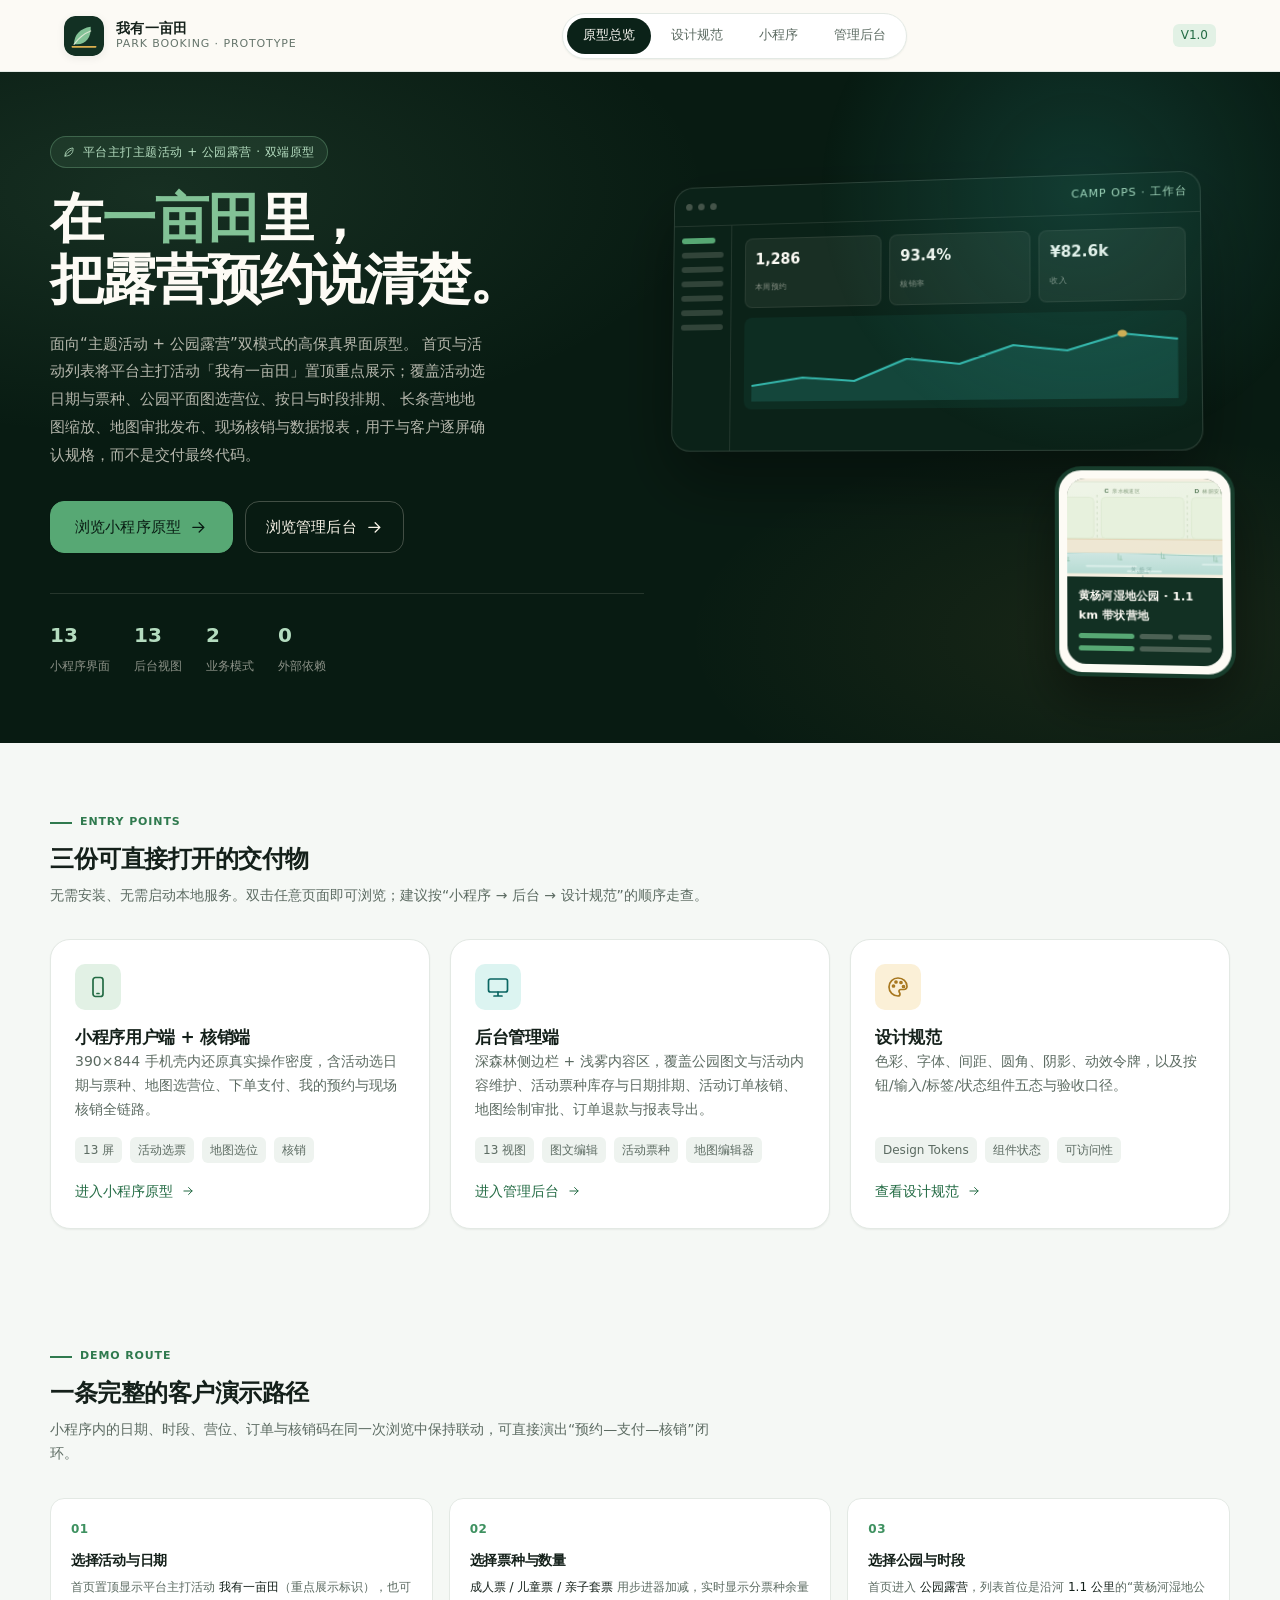
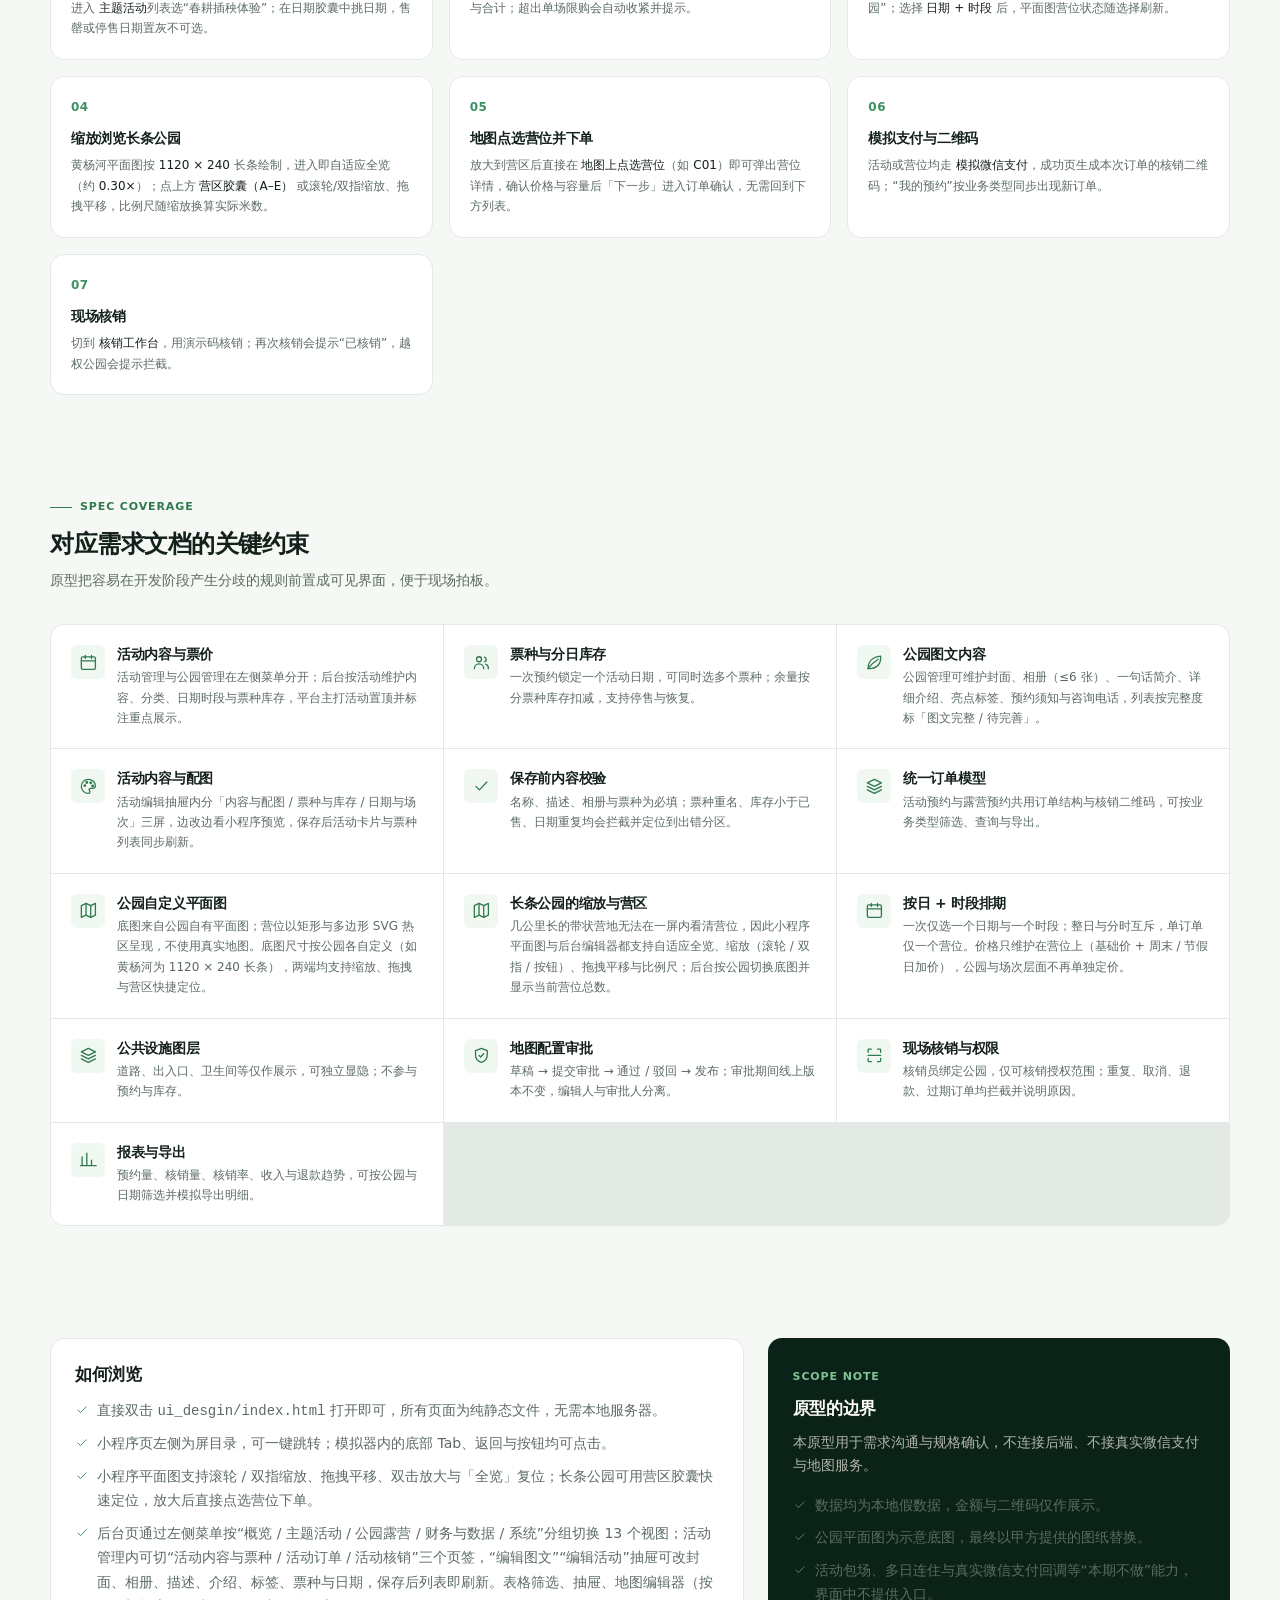
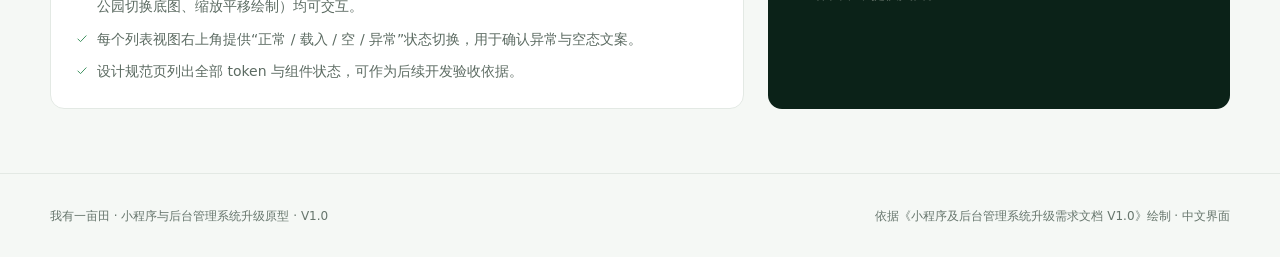
==== commit 796ffbe9: "feat(ui): long-strip park map with zoom/pan, and fixes - 黄杨河湿地公园改为 1120x240 带状底图（沿河 1.1 km / 5 个营区 /" ====
--- a/ui_desgin/index.html
+++ b/ui_desgin/index.html
@@ -62,7 +62,7 @@
         <p class="hero__desc">
           面向“主题活动 + 公园露营”双模式的高保真界面原型。
           首页与活动列表将平台主打活动「我有一亩田」置顶重点展示；覆盖活动选日期与票种、公园平面图选营位、按日与时段排期、
-          地图审批发布、现场核销与数据报表，用于与客户逐屏确认规格，而不是交付最终代码。
+          长条营地地图缩放、地图审批发布、现场核销与数据报表，用于与客户逐屏确认规格，而不是交付最终代码。
         </p>
         <div class="hero__actions">
           <a class="btn btn--primary btn--lg" href="miniprogram/index.html">
@@ -111,9 +111,9 @@
 
         <div class="hero-phone">
           <div class="hero-phone__screen">
-            <img class="hero-phone__img" src="assets/img/park-map-1.svg" alt="">
+            <img class="hero-phone__img hero-phone__img--strip" src="assets/img/park-map-2.svg" alt="">
             <div class="hero-phone__pad">
-              <span class="hero-phone__title">斗门水乡公园 · 平面图选位</span>
+              <span class="hero-phone__title">黄杨河湿地公园 · 1.1 km 带状营地</span>
               <div class="hero-phone__lines"><i></i><i></i><i></i></div>
               <div class="hero-phone__lines"><i></i><i></i></div>
             </div>
@@ -192,11 +192,15 @@
         </article>
         <article class="path-card">
           <h4>选择公园与时段</h4>
-          <p>首页进入 <b>公园露营</b>，在“斗门水乡公园”选择 <b>日期 + 时段</b>，观察平面图营位状态随选择刷新。</p>
-        </article>
-        <article class="path-card">
-          <h4>点选营位并下单</h4>
-          <p>点击 <b>A03</b> 弹出营位详情，确认价格与容量后进入订单确认，填写联系人与人数。</p>
+          <p>首页进入 <b>公园露营</b>，列表首位是沿河 <b>1.1 公里</b>的“黄杨河湿地公园”；选择 <b>日期 + 时段</b> 后，平面图营位状态随选择刷新。</p>
+        </article>
+        <article class="path-card">
+          <h4>缩放浏览长条公园</h4>
+          <p>黄杨河平面图按 <b>1120 × 240</b> 长条绘制，进入即自适应全览（约 <b>0.30×</b>）；点上方 <b>营区胶囊（A–E）</b> 或滚轮/双指缩放、拖拽平移，比例尺随缩放换算实际米数。</p>
+        </article>
+        <article class="path-card">
+          <h4>地图点选营位并下单</h4>
+          <p>放大到营区后直接在 <b>地图上点选营位</b>（如 <b>C01</b>）即可弹出营位详情，确认价格与容量后「下一步」进入订单确认，无需回到下方列表。</p>
         </article>
         <article class="path-card">
           <h4>模拟支付与二维码</h4>
@@ -266,7 +270,14 @@
           <span class="cap-item__icon"><svg class="icon" aria-hidden="true"><use href="#i-map"/></svg></span>
           <div>
             <h4>公园自定义平面图</h4>
-            <p>底图来自公园自有平面图；营位以矩形与多边形 SVG 热区呈现，不使用真实地图。</p>
+            <p>底图来自公园自有平面图；营位以矩形与多边形 SVG 热区呈现，不使用真实地图。底图尺寸按公园各自定义（如黄杨河为 1120 × 240 长条），两端均支持缩放、拖拽与营区快捷定位。</p>
+          </div>
+        </article>
+        <article class="cap-item">
+          <span class="cap-item__icon"><svg class="icon" aria-hidden="true"><use href="#i-map"/></svg></span>
+          <div>
+            <h4>长条公园的缩放与营区</h4>
+            <p>几公里长的带状营地无法在一屏内看清营位，因此小程序平面图与后台编辑器都支持自适应全览、缩放（滚轮 / 双指 / 按钮）、拖拽平移与比例尺；后台按公园切换底图并显示当前营位总数。</p>
           </div>
         </article>
         <article class="cap-item">
@@ -317,7 +328,8 @@
           <ul class="note-list">
             <li><svg class="icon icon--sm" aria-hidden="true"><use href="#i-check"/></svg><span>直接双击 <code>ui_desgin/index.html</code> 打开即可，所有页面为纯静态文件，无需本地服务器。</span></li>
             <li><svg class="icon icon--sm" aria-hidden="true"><use href="#i-check"/></svg><span>小程序页左侧为屏目录，可一键跳转；模拟器内的底部 Tab、返回与按钮均可点击。</span></li>
-            <li><svg class="icon icon--sm" aria-hidden="true"><use href="#i-check"/></svg><span>后台页通过左侧菜单按“概览 / 主题活动 / 公园露营 / 财务与数据 / 系统”分组切换 13 个视图；活动管理内可切“活动内容与票种 / 活动订单 / 活动核销”三个页签，“编辑图文”“编辑活动”抽屉可改封面、相册、描述、介绍、标签、票种与日期，保存后列表即刷新。表格筛选、抽屉、地图编辑器图层与属性面板均可交互。</span></li>
+            <li><svg class="icon icon--sm" aria-hidden="true"><use href="#i-check"/></svg><span>小程序平面图支持滚轮 / 双指缩放、拖拽平移、双击放大与「全览」复位；长条公园可用营区胶囊快速定位，放大后直接点选营位下单。</span></li>
+            <li><svg class="icon icon--sm" aria-hidden="true"><use href="#i-check"/></svg><span>后台页通过左侧菜单按“概览 / 主题活动 / 公园露营 / 财务与数据 / 系统”分组切换 13 个视图；活动管理内可切“活动内容与票种 / 活动订单 / 活动核销”三个页签，“编辑图文”“编辑活动”抽屉可改封面、相册、描述、介绍、标签、票种与日期，保存后列表即刷新。表格筛选、抽屉、地图编辑器（按公园切换底图、缩放平移绘制）均可交互。</span></li>
             <li><svg class="icon icon--sm" aria-hidden="true"><use href="#i-check"/></svg><span>每个列表视图右上角提供“正常 / 载入 / 空 / 异常”状态切换，用于确认异常与空态文案。</span></li>
             <li><svg class="icon icon--sm" aria-hidden="true"><use href="#i-check"/></svg><span>设计规范页列出全部 token 与组件状态，可作为后续开发验收依据。</span></li>
           </ul>
--- a/ui_desgin/assets/css/tokens.css
+++ b/ui_desgin/assets/css/tokens.css
@@ -62,6 +62,8 @@
   --ink-600: #47594E;
   --ink-500: #5C6B62;
   --ink-400: #7C8B82;
+  /* 次级说明文字专用：白底 4.9:1，满足 AA */
+  --ink-450: #66756C;
   --ink-300: #A7B3AB;
   --ink-200: #C9D2CB;
   --ink-100: #E3E9E4;
@@ -81,7 +83,7 @@
   --text-strong: var(--ink-900);
   --text-body: var(--ink-700);
   --text-muted: var(--ink-500);
-  --text-faint: var(--ink-400);
+  --text-faint: var(--ink-450);
   --text-on-brand: var(--leaf-50);
   --text-inverse: var(--cream-50);
   --line: var(--ink-100);
@@ -100,6 +102,8 @@
   --success-soft: var(--leaf-100);
   --info: var(--cyan-600);
   --info-soft: var(--cyan-100);
+  /* 价格用麦穗金：把陶土红让给「危险」语义 */
+  --money: var(--wheat-700);
 
   /* ---------- 字体 ---------- */
   --font-sans: "PingFang SC", "HarmonyOS Sans SC", "Microsoft YaHei New", "Microsoft YaHei",
@@ -171,14 +175,38 @@
   --shadow-tech: 0 0 0 1px rgba(53, 183, 172, 0.22), 0 6px 20px rgba(15, 126, 120, 0.12);
 
   /* ---------- 动效 ---------- */
+  --dur-tap: 110ms;
   --dur-fast: 140ms;
   --dur-base: 200ms;
   --dur-slow: 320ms;
   --dur-slower: 480ms;
+  --dur-reveal: 420ms;
+  --dur-cine: 640ms;
   --ease-standard: cubic-bezier(0.2, 0.8, 0.25, 1);
   --ease-out: cubic-bezier(0.16, 1, 0.3, 1);
   --ease-in-out: cubic-bezier(0.65, 0, 0.35, 1);
+  --ease-in-out-quart: cubic-bezier(0.76, 0, 0.24, 1);
   --ease-smooth: cubic-bezier(0.22, 1, 0.36, 1);
+  --stagger-step: 45ms;
+
+  /* ---------- 材质（数字稻田：网格 / 扫描 / 遥测光） ---------- */
+  --grid-line: rgba(11, 34, 24, 0.055);
+  --grid-cell: 24px;
+  --scan-tint: rgba(53, 183, 172, 0.16);
+  --glow-tech: 0 0 0 1px rgba(53, 183, 172, 0.24), 0 0 22px rgba(53, 183, 172, 0.28);
+  --glow-signal: radial-gradient(circle, rgba(53, 183, 172, 0.42), transparent 68%);
+
+  /* ---------- 后台深色侧栏（让侧栏只依赖这一组变量） ---------- */
+  --side-bg: var(--forest-950);
+  --side-line: rgba(240, 246, 235, 0.08);
+  --side-line-strong: rgba(240, 246, 235, 0.24);
+  --side-ink: rgba(240, 246, 235, 0.74);
+  --side-ink-strong: var(--cream-50);
+  --side-ink-soft: rgba(240, 246, 235, 0.58);
+  --side-ink-label: rgba(240, 246, 235, 0.54);
+  --side-hover: rgba(240, 246, 235, 0.07);
+  --side-active: rgba(126, 166, 110, 0.18);
+  --side-active-line: rgba(190, 214, 176, 0.22);
 
   /* ---------- 布局 ---------- */
   --shell-w: 390px;
--- a/ui_desgin/assets/css/base.css
+++ b/ui_desgin/assets/css/base.css
@@ -1029,7 +1029,7 @@
   background: var(--leaf-100);
   color: var(--leaf-700);
   font-family: var(--font-num);
-  font-size: 10px;
+  font-size: var(--fs-micro);
   font-weight: var(--fw-semibold);
   line-height: 1;
   cursor: pointer;
@@ -1104,3 +1104,164 @@
     scroll-behavior: auto !important;
   }
 }
+
+
+/* ==========================================================================
+   动效系统 · 数字稻田（Instrumented Field）
+   只做「让反馈可见」，不改动布局与流程
+   ========================================================================== */
+
+@keyframes rise-in {
+  from { opacity: 0; transform: translateY(10px); }
+  to   { opacity: 1; transform: none; }
+}
+@keyframes fade-in {
+  from { opacity: 0; }
+  to   { opacity: 1; }
+}
+@keyframes pop-in {
+  from { opacity: 0; transform: scale(0.965); }
+  to   { opacity: 1; transform: none; }
+}
+@keyframes sweep-x {
+  from { transform: translateX(-115%); }
+  to   { transform: translateX(115%); }
+}
+@keyframes scan-y {
+  0%       { transform: translateY(-140%); opacity: 0; }
+  12%      { opacity: 0.9; }
+  70%, 100% { transform: translateY(340%); opacity: 0; }
+}
+@keyframes sonar-spin {
+  to { transform: rotate(360deg); }
+}
+@keyframes signal-pulse {
+  0%, 100% { opacity: 0.3; transform: scale(1); }
+  50%      { opacity: 0.85; transform: scale(1.4); }
+}
+@keyframes ring-draw {
+  from { stroke-dashoffset: var(--ring-len, 320); }
+  to   { stroke-dashoffset: 0; }
+}
+@keyframes bar-grow {
+  from { transform: scaleY(0.04); }
+  to   { transform: scaleY(1); }
+}
+@keyframes line-draw {
+  from { stroke-dashoffset: 2200; }
+  to   { stroke-dashoffset: 0; }
+}
+@keyframes signal-ring {
+  0%   { box-shadow: 0 0 0 0 rgba(53, 183, 172, 0.32); }
+  70%  { box-shadow: 0 0 0 12px rgba(53, 183, 172, 0); }
+  100% { box-shadow: 0 0 0 0 rgba(53, 183, 172, 0); }
+}
+
+/* ---------- 入场编排 ---------- */
+.u-rise {
+  animation: rise-in var(--dur-reveal) var(--ease-out) backwards;
+}
+
+.u-stagger > * {
+  animation: rise-in var(--dur-reveal) var(--ease-out) backwards;
+}
+.u-stagger > :nth-child(1) { animation-delay: 0ms; }
+.u-stagger > :nth-child(2) { animation-delay: calc(var(--stagger-step) * 1); }
+.u-stagger > :nth-child(3) { animation-delay: calc(var(--stagger-step) * 2); }
+.u-stagger > :nth-child(4) { animation-delay: calc(var(--stagger-step) * 3); }
+.u-stagger > :nth-child(5) { animation-delay: calc(var(--stagger-step) * 4); }
+.u-stagger > :nth-child(n + 6) { animation-delay: calc(var(--stagger-step) * 5); }
+
+/* ---------- 统一交互反馈 ---------- */
+.park-card,
+.act-card,
+.order-card,
+.entry-card,
+.menu-item,
+.me-stat,
+.ticket-row,
+.date-pill,
+.slot,
+.chip,
+.ad-nav__item,
+.ad-icon-btn,
+.section-row__more,
+.tabbar__item,
+.tabstrip__item,
+.map-tool,
+.map-zoom button,
+.sheet__close,
+.mp-topbar__icon,
+.mp-topbar__back {
+  transition: transform var(--dur-tap) var(--ease-out),
+    box-shadow var(--dur-base) var(--ease-out),
+    background-color var(--dur-fast) var(--ease-standard),
+    border-color var(--dur-fast) var(--ease-standard),
+    color var(--dur-fast) var(--ease-standard);
+}
+
+@media (hover: hover) and (pointer: fine) {
+  .park-card:hover,
+  .act-card:hover,
+  .order-card:hover,
+  .menu-item:hover,
+  .me-stat:hover,
+  .ticket-row:hover {
+    transform: translateY(-2px);
+    box-shadow: var(--shadow-md);
+  }
+}
+
+.park-card:active,
+.act-card:active,
+.order-card:active,
+.entry-card:active,
+.menu-item:active,
+.me-stat:active,
+.ticket-row:active,
+.date-pill:active,
+.slot:active,
+.chip:active,
+.ad-icon-btn:active {
+  transform: scale(0.98);
+}
+
+/* ---------- 触控目标补足到 44×44（视觉尺寸不变） ---------- */
+.mp-topbar__icon,
+.mp-topbar__back,
+.section-row__more,
+.map-tool,
+.map-zoom button,
+.sheet__close,
+.link-btn,
+.seg__btn,
+.tabstrip__item,
+.ad-icon-btn,
+.btn--sm {
+  position: relative;
+}
+
+.mp-topbar__icon::after,
+.mp-topbar__back::after,
+.section-row__more::after,
+.map-tool::after,
+.map-zoom button::after,
+.sheet__close::after,
+.link-btn::after,
+.seg__btn::after,
+.tabstrip__item::after {
+  content: "";
+  position: absolute;
+  left: 50%;
+  top: 50%;
+  transform: translate(-50%, -50%);
+  width: max(100%, var(--tap-min));
+  height: max(100%, var(--tap-min));
+}
+
+/* .btn 的 ::after 留给 loading 转圈，用 ::before 扩大点击区 */
+.btn--sm::before {
+  content: "";
+  position: absolute;
+  inset: -5px 0;
+}
--- a/ui_desgin/assets/css/overview.css
+++ b/ui_desgin/assets/css/overview.css
@@ -231,7 +231,7 @@
   border-bottom: var(--border-w) solid rgba(248, 243, 231, 0.1);
 }
 .hero-admin__dot { width: 7px; height: 7px; border-radius: 50%; background: rgba(248, 243, 231, 0.24); }
-.hero-admin__title { margin-left: auto; font-size: 10px; color: var(--leaf-200); letter-spacing: 0.08em; }
+.hero-admin__title { margin-left: auto; font-size: var(--fs-micro); color: var(--leaf-200); letter-spacing: 0.08em; }
 
 .hero-admin__body {
   display: grid;
@@ -286,11 +286,81 @@
   color: var(--cream-50);
 }
 .hero-phone__img { width: 100%; aspect-ratio: 4 / 3; object-fit: cover; opacity: 0.92; }
+.hero-phone__img--strip { height: 96px; aspect-ratio: auto; object-fit: cover; object-position: center; opacity: 1; }
 .hero-phone__pad { padding: 10px 11px 13px; display: flex; flex-direction: column; gap: 7px; }
-.hero-phone__title { font-size: 10px; font-weight: var(--fw-semibold); letter-spacing: 0.02em; }
+.hero-phone__title { font-size: var(--fs-micro); font-weight: var(--fw-semibold); letter-spacing: 0.02em; }
 .hero-phone__lines { display: flex; gap: 5px; }
 .hero-phone__lines i { height: 5px; border-radius: 3px; background: rgba(248, 243, 231, 0.25); flex: 1; }
 .hero-phone__lines i:first-child { background: var(--leaf-400); flex: 0 0 42%; }
+
+/* ---------- 设计规范 · 长条地图示例 ---------- */
+.spec-map {
+  margin: 0 0 var(--sp-6);
+  border: 1px solid var(--mist-200);
+  border-radius: var(--r-xl);
+  background: var(--cream-100);
+  padding: var(--sp-4);
+}
+.spec-map__frame {
+  position: relative;
+  border-radius: var(--r-lg);
+  overflow: hidden;
+  background: var(--forest-800);
+  box-shadow: var(--shadow-inset);
+}
+.spec-map__frame img { display: block; width: 100%; height: auto; }
+.spec-map__chips {
+  display: flex;
+  flex-wrap: wrap;
+  gap: var(--sp-2);
+  margin-bottom: var(--sp-3);
+}
+.spec-map__chip {
+  display: inline-flex;
+  align-items: center;
+  height: 26px;
+  padding: 0 10px;
+  border-radius: var(--r-pill);
+  background: var(--white);
+  border: 1px solid var(--mist-200);
+  color: var(--ink-900);
+  font-size: var(--fs-micro);
+  font-weight: var(--fw-medium);
+  letter-spacing: 0.02em;
+}
+.spec-map__chip.is-active {
+  background: var(--leaf-500);
+  border-color: var(--leaf-300);
+  color: var(--forest-950);
+  font-weight: var(--fw-bold);
+}
+.spec-map__scale {
+  position: absolute;
+  right: var(--sp-3);
+  bottom: var(--sp-3);
+  display: flex;
+  align-items: center;
+  gap: var(--sp-2);
+  padding: 3px 8px;
+  border-radius: var(--r-sm);
+  background: rgba(12, 38, 32, 0.62);
+  color: var(--cream-50);
+  font-size: var(--fs-micro);
+  font-variant-numeric: tabular-nums;
+}
+.spec-map__scale i {
+  display: block;
+  width: 64px;
+  height: 7px;
+  border-left: 2px solid var(--leaf-300);
+  border-right: 2px solid var(--leaf-300);
+  border-bottom: 2px solid var(--leaf-300);
+}
+.spec-map figcaption {
+  margin-top: var(--sp-3);
+  font-size: var(--fs-xs);
+  color: var(--ink-450);
+}
 
 /* ---------- 入口卡 ---------- */
 .entry-grid {
